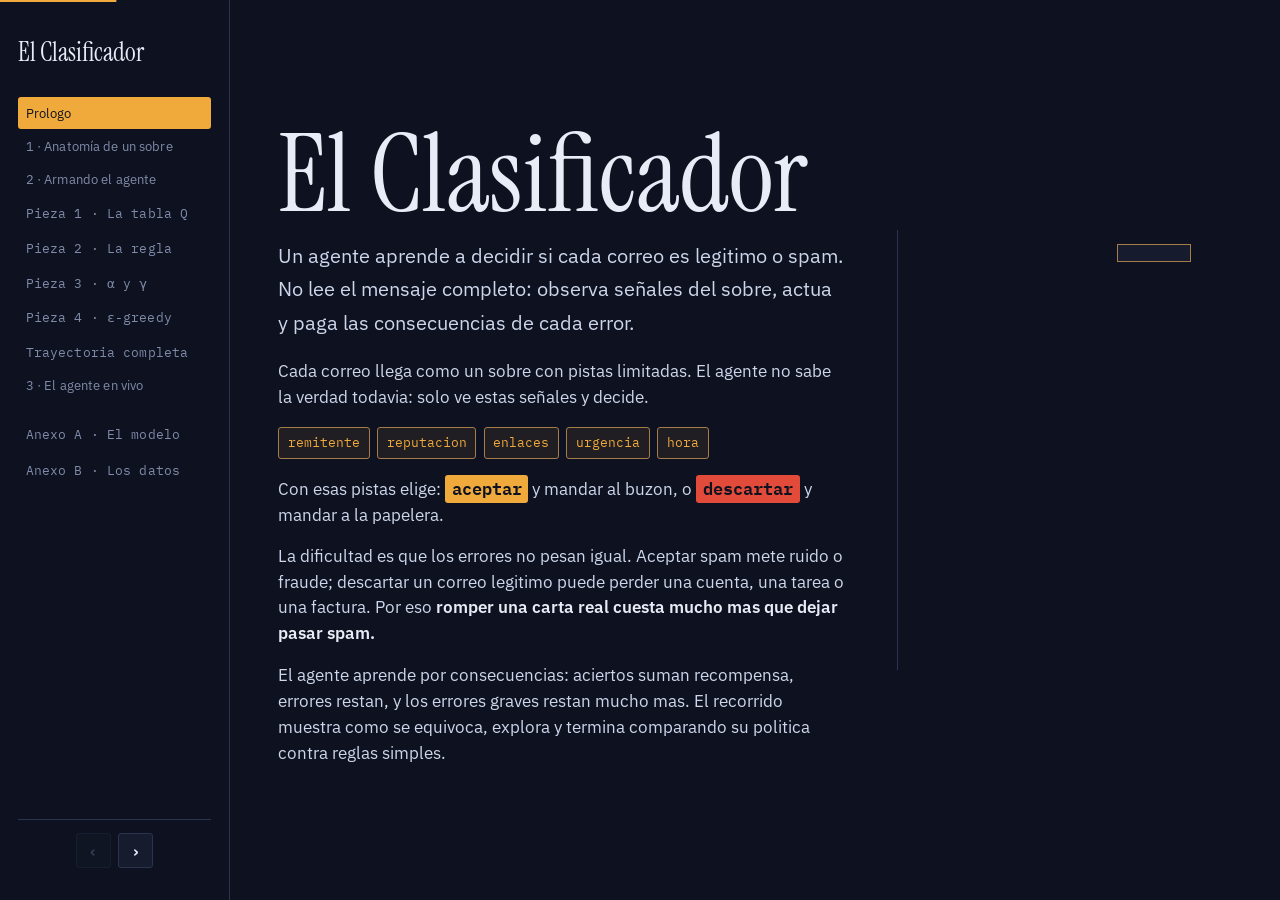
==== index.html @ 5b82858f "El Clasificador — app de RL para deteccion de correo anomalo Novela grafica interactiva que ensena Q" ====
<!DOCTYPE html>
<html lang="es">
<head>
  <meta charset="UTF-8" />
  <meta name="viewport" content="width=device-width, initial-scale=1.0" />
  <title>El Clasificador — Aprendizaje por Refuerzo para el correo anomalo</title>
  <meta name="description" content="Novela grafica interactiva sobre Aprendizaje por Refuerzo aplicado a la deteccion de correo anomalo. Q-learning, en el navegador." />
  <link rel="preconnect" href="https://fonts.googleapis.com" />
  <link rel="preconnect" href="https://fonts.gstatic.com" crossorigin />
  <link href="https://fonts.googleapis.com/css2?family=IBM+Plex+Mono:ital,wght@0,400;0,500;1,400&family=IBM+Plex+Sans:ital,wght@0,400;0,500;0,600;1,400&family=Instrument+Serif:ital@0;1&display=swap" rel="stylesheet" />
  <link rel="stylesheet" href="css/tokens.css" />
  <link rel="stylesheet" href="css/style.css" />
  <link rel="stylesheet" href="css/sobre-visualizador.css" />
</head>
<body>

<div class="progreso" aria-hidden="true"></div>

<!-- Navegacion lateral -->
<nav class="nav" aria-label="Capitulos">
  <span class="nav__marca">El&nbsp;Clasificador</span>
  <div class="nav__links">
    <a href="#prologo">Prologo</a>
    <a href="#cap1">1 · Anatomía de un sobre</a>
    <a href="#cap-agente">2 · Armando el agente</a>
    <a href="#pieza-1" class="nav__sub">Pieza 1 · La tabla Q</a>
    <a href="#pieza-2" class="nav__sub">Pieza 2 · La regla</a>
    <a href="#pieza-3" class="nav__sub">Pieza 3 · α y γ</a>
    <a href="#pieza-4" class="nav__sub">Pieza 4 · ε-greedy</a>
    <a href="#trayectoria" class="nav__sub">Trayectoria completa</a>
    <a href="#cap3">3 · El agente en vivo</a>
    <a href="#anexoA" class="nav__anexo nav__anexo--primero">Anexo A · El modelo</a>
    <a href="#anexoB" class="nav__anexo">Anexo B · Los datos</a>
  </div>
  <div class="nav__controles">
    <button type="button" class="nav__flecha" data-nav-dir="prev" aria-label="Capítulo anterior">‹</button>
    <button type="button" class="nav__flecha" data-nav-dir="next" aria-label="Capítulo siguiente">›</button>
  </div>
</nav>

<main>

<!-- ===================== PROLOGO ===================== -->
<section id="prologo" class="cap cap--portada">
  <div class="portada__grid">
    <div class="portada__texto">
      <h1 class="portada__titulo">El&nbsp;Clasificador</h1>
      <p class="portada__sub">Un agente aprende a decidir si cada correo es legitimo o spam. No lee el mensaje completo: observa señales del sobre, actua y paga las consecuencias de cada error.</p>
      <div class="reveal prologo__cuerpo">
        <p>Cada correo llega como un sobre con pistas limitadas. El agente no sabe la verdad todavia: solo ve estas señales y decide.</p>
        <ul class="senales-carta" aria-label="Señales visibles del correo">
          <li>remitente</li>
          <li>reputacion</li>
          <li>enlaces</li>
          <li>urgencia</li>
          <li>hora</li>
        </ul>
        <p class="acciones-carta">Con esas pistas elige: <strong class="accion accion--aceptar">aceptar</strong> y mandar al buzon, o <strong class="accion accion--descartar">descartar</strong> y mandar a la papelera.</p>
        <p>La dificultad es que los errores no pesan igual. Aceptar spam mete ruido o fraude; descartar un correo legitimo puede perder una cuenta, una tarea o una factura. Por eso <strong class="rojo">romper una carta real cuesta mucho mas que dejar pasar spam.</strong></p>
        <p>El agente aprende por consecuencias: aciertos suman recompensa, errores restan, y los errores graves restan mucho mas. El recorrido muestra como se equivoca, explora y termina comparando su politica contra reglas simples.</p>
      </div>
    </div>
    <div class="correo-animacion" aria-hidden="true">
      <span class="correo correo--uno" data-arq="cotidiano" data-size="86"></span>
      <span class="correo correo--dos" data-arq="nuevo" data-size="72"></span>
      <span class="correo correo--tres" data-arq="spam" data-size="96"></span>
      <span class="correo correo--cuatro" data-arq="suplantacion" data-size="78"></span>
      <span class="correo correo--cinco" data-arq="malareput" data-size="68"></span>
    </div>
  </div>
</section>

<!-- ===================== CAP 1 ===================== -->
<section id="cap1" class="cap sobre-visualizador">
  <p class="kicker">Capítulo 1</p>
  <h2>Anatomía de un sobre</h2>
  <p class="lede">Antes de hablar de agentes, hay que aprender a leer un sobre. Todo lo que el clasificador sabrá de un correo está a la vista, en cinco señales. El sobre <em>es</em> el estado.</p>

  <div class="cap1-layout reveal">
    <aside class="cap1-leyenda">
      <h3 class="cap1-titulo">Caracteristicas de las cartas</h3>
      <dl>
         <dt><span class="glifo glifo--sello"></span> Remitente</dt>
         <dd>
          <span class="leyenda-opcion"><span class="sello-demo sello-demo--relleno"></span> Relleno: ya escribió antes (<span class="mono">conocido</span>).</span>
          <span class="leyenda-opcion"><span class="sello-demo sello-demo--hueco"></span> Hueco: es la primera vez (<span class="mono">desconocido</span>).</span>
         </dd>
         <dt><span class="glifo glifo--reputacion"></span> Reputación</dt>
         <dd>
          <span class="leyenda-opcion"><span class="reput-circ reput-circ--ambar" title="buena"></span> Ámbar: buena reputación (<span class="mono">buena</span>).</span>
          <span class="leyenda-opcion"><span class="reput-circ reput-circ--gris" title="neutra"></span> Gris: reputación neutra (<span class="mono">neutra</span>).</span>
          <span class="leyenda-opcion"><span class="reput-circ reput-circ--negro" title="mala"></span> Negro: mala reputación (<span class="mono">mala</span>).</span>
         </dd>
         <dt><span class="glifo glifo--anzuelo"></span> Enlaces</dt>
         <dd>Los anzuelos en la esquina inferior derecha muestran <span class="mono">cero</span>, <span class="mono">uno</span> o <span class="mono">varios</span> enlaces.</dd>
         <dt><span class="glifo glifo--cinta"></span> Urgencia</dt>
         <dd>Una cinta roja diagonal aparece cuando el mensaje viene con urgencia <span class="mono">alta</span>; sin cinta es urgencia <span class="mono">baja</span>.</dd>
         <dt><span class="glifo glifo--sol"></span> Hora</dt>
         <dd>Un sol marca horario <span class="mono">laboral</span>; una luna marca <span class="mono">madrugada</span>.</dd>
       </dl>
    </aside>
    <h3 class="cap1-titulo">Ejemplos de Sobres</h3>
    <div id="cap1-controles" class="segmentado">
      <button data-arq="cotidiano" class="activo">Legítimo cotidiano</button>
      <button data-arq="nuevo">Legítimo nuevo</button>
      <button data-arq="spam">Spam burdo</button>
      <button data-arq="suplantacion">Suplantación</button>
    </div>
    <div class="cap1-visor">
      <div class="cap1-visor__grid">
        <div class="cap1-visor__principal">
          <div id="cap1-sobre" class="cap1-sobre"></div>
          <p id="cap1-desc" class="cap1-desc"></p>
        </div>
        <div class="cap1-visor__lateral">
          <div id="cap1-parametros" class="cap1-parametros" aria-live="polite"></div>
        </div>
      </div>
    </div>
  </div>

  <div class="reveal callout callout--trampa">
    <h3>Las dos trampas que rompen las reglas fáciles</h3>
    <p>Mira el <strong>legítimo nuevo</strong> y la <strong>suplantación</strong> arriba. Son las que hacen difícil el problema:</p>
    <ul>
      <li><strong>El legítimo nuevo</strong> castiga la regla obvia <span class="mono">descartar si el remitente es desconocido</span>. Esa regla rompe cartas reales de clientes nuevos.</li>
      <li><strong>La suplantación</strong> castiga la regla opuesta <span class="mono">confiar en el remitente conocido</span>. Es el phishing: llega desde una dirección que ya conoces, y lo único que lo delata son los enlaces.</li>
    </ul>
    <p>Ninguna señal, sola, alcanza. Hay que combinarlas — y pesar que un error es mucho peor que el otro. Ese peso es lo que vera a continuacion.</p>
  </div>
</section>

<!-- ===================== CAP 2 — Armando el agente (índice) ===================== -->
<section id="cap-agente" class="cap">
  <p class="kicker">Capítulo 2</p>
  <h2>Armando el agente</h2>
  <p class="lede">Ya tenemos los sobres, las señales y el criterio de premio y castigo. Falta el agente. No es una caja mágica: es un puñado de piezas simples, y cada concepto teórico del Aprendizaje por Refuerzo es, aquí, una de esas piezas con un trabajo concreto sobre las cartas. Elegí una pieza para empezar a armarlo.</p>

  <div class="armado">
    <article class="pieza-card">
      <span class="pieza-card__simbolo mono" aria-hidden="true">Q</span>
      <p class="pieza-card__eyebrow">Pieza 1</p>
      <h3 class="pieza-card__titulo"><a href="#pieza-1" class="pieza-card__link">La memoria: la tabla Q</a></h3>
      <p class="pieza-card__desc">La tabla Q es la memoria del agente: 72 filas, 2 columnas, guarda el valor estimado de cada acción en cada estado posible.</p>
      <span class="pieza-card__ir" aria-hidden="true">Ver pieza →</span>
    </article>

    <article class="pieza-card">
      <span class="pieza-card__simbolo mono" aria-hidden="true">Q(s,a)</span>
      <p class="pieza-card__eyebrow">Pieza 2</p>
      <h3 class="pieza-card__titulo"><a href="#pieza-2" class="pieza-card__link">Cómo aprende: la regla de actualización</a></h3>
      <p class="pieza-card__desc">La ecuación de Q-learning aplicada paso a paso: cómo se corrige Q(s,a) tras cada decisión usando la recompensa recibida.</p>
      <span class="pieza-card__ir" aria-hidden="true">Ver pieza →</span>
    </article>

    <article class="pieza-card">
      <span class="pieza-card__simbolo mono" aria-hidden="true">α·γ</span>
      <p class="pieza-card__eyebrow">Pieza 3</p>
      <h3 class="pieza-card__titulo"><a href="#pieza-3" class="pieza-card__link">Las dos perillas: α y γ</a></h3>
      <p class="pieza-card__desc">La tasa de aprendizaje α y el factor de descuento γ: los hiperparámetros que gobiernan cómo aprende el agente.</p>
      <span class="pieza-card__ir" aria-hidden="true">Ver pieza →</span>
    </article>

    <article class="pieza-card">
      <span class="pieza-card__simbolo mono" aria-hidden="true">ε</span>
      <p class="pieza-card__eyebrow">Pieza 4</p>
      <h3 class="pieza-card__titulo"><a href="#pieza-4" class="pieza-card__link">Cómo decide: la política ε-greedy</a></h3>
      <p class="pieza-card__desc">La regla que equilibra exploración y explotación: cuándo usar lo aprendido y cuándo probar algo nuevo al azar.</p>
      <span class="pieza-card__ir" aria-hidden="true">Ver pieza →</span>
    </article>

    <article class="pieza-card pieza-card--cierre">
      <p class="pieza-card__eyebrow">Cierre</p>
      <h3 class="pieza-card__titulo"><a href="#trayectoria" class="pieza-card__link">La trayectoria completa</a></h3>
      <p class="pieza-card__desc">El recorrido de ε desde 1,0 hasta 0: del tanteo inicial a la confianza final, y el dilema que resuelve esta política.</p>
      <span class="pieza-card__ir" aria-hidden="true">Ver el cierre →</span>
    </article>
  </div>
</section>

<!-- ===================== PIEZA 1 ===================== -->
<section id="pieza-1" class="cap">
  <p class="kicker">Pieza 1</p>
  <h2 style="font-family:var(--display);font-weight:400;font-size:clamp(1.4rem,2.8vw,2rem);">La memoria: la tabla <span class="mono">Q</span></h2>
  <div class="medida">
    <p><strong>La tabla Q es la memoria de nuestro agente:</strong> una cuadricula con una fila por cada estado posible y una columna por cada accion. En cada casilla guarda un numero, <span class="mono">Q(s, a)</span>, que estima cuanto vale, a la larga, tomar esa accion en ese estado.</p>
    <p><strong>La tabla tiene tres columnas:</strong></p>
    <dl class="tabla-q-leyenda">
      <div><dt><span class="mono">estado s</span></dt><dd>Cada situacion distinta que el agente puede encontrar.</dd></div>
      <div><dt><span class="mono">Q(s, aceptar)</span></dt><dd>El valor que el agente estima para la accion <em>aceptar</em> en ese estado.</dd></div>
      <div><dt><span class="mono">Q(s, descartar)</span></dt><dd>El valor que estima para la accion <em>descartar</em> en ese estado.</dd></div>
    </dl>
    <p><strong>Cada fila de la tabla representa una de las posibles cartas del problema.</strong> En total existen 72 cartas, una por cada tipo de sobre, por lo que los estados se indexan desde <span class="mono"><span class="var-s">s</span> = 0</span> hasta <span class="mono"><span class="var-s">s</span> = 71</span>. Cuando llega un sobre, el agente analiza sus atributos y determina a que estado <span class="mono var-s">s</span> corresponde dentro de la tabla. Si dos sobres poseen exactamente las mismas caracteristicas, ambos se asocian al mismo estado.</p>
    <p>Al inicio del entrenamiento, la tabla ya contiene los 72 estados definidos; sin embargo, <strong>los valores de las acciones <span class="mono">Q(s, aceptar)</span> y <span class="mono">Q(s, descartar)</span> se inicializan en <span class="mono">0</span>, ya que el agente aun no ha aprendido cual decision es la mas conveniente para cada caso.</strong> Para ilustrar este funcionamiento, consideremos el siguiente ejemplo de una carta.</p>
    <div class="agente-piezas">
      <div class="agente-piezas__col">
        <h4 class="pieza-sub">Carta de ejemplo</h4>
        <div id="agente-sobre" class="cap1-sobre"></div>
        <div id="agente-parametros" class="cap1-parametros" aria-label="Valores de la carta de ejemplo"></div>
      </div>
      <div class="agente-piezas__col">
        <h4 class="pieza-sub">Tabla Q</h4>
        <table class="matriz matriz--q">
          <thead>
            <tr><th>estado <span class="mono">s</span></th><th><span class="mono">Q(s, aceptar)</span></th><th><span class="mono">Q(s, descartar)</span></th></tr>
          </thead>
          <tbody>
            <tr><th style="color:var(--papel);">s = 0</th><td>0.00</td><td>0.00</td></tr>
            <tr><th>s = 1</th><td>0.00</td><td>0.00</td></tr>
            <tr class="fila-elipsis"><th>⋮</th><td>⋮</td><td>⋮</td></tr>
            <tr class="fila-foco"><th>s = 41</th><td>0.00</td><td>0.00</td></tr>
            <tr class="fila-elipsis"><th>⋮</th><td>⋮</td><td>⋮</td></tr>
            <tr><th style="color:var(--papel);">s = 71</th><td>0.00</td><td>0.00</td></tr>
          </tbody>
        </table>
        <dl class="tabla-q-leyenda">
          <div><dt><span class="mono">estado s</span></dt><dd>El sobre codificado: cada una de las 72 combinaciones de señales. La fila resaltada es nuestra carta.</dd></div>
          <div><dt><span class="mono">Q(s, aceptar)</span></dt><dd>Lo que el agente estima que vale <em>aceptar</em> ese sobre.</dd></div>
          <div><dt><span class="mono">Q(s, descartar)</span></dt><dd>Lo que estima que vale <em>descartarlo</em>.</dd></div>
        </dl>
      </div>
    </div>
  </div>
  <nav style="margin-top:2rem;display:flex;justify-content:space-between;font-family:var(--datos);font-size:.85rem;">
    <a href="#cap-agente" style="border:0;color:var(--lacre);">← Volver al indice</a>
    <a href="#pieza-2" style="border:0;color:var(--lacre);">Pieza 2 →</a>
  </nav>
</section>

<!-- ===================== PIEZA 2 ===================== -->
<section id="pieza-2" class="cap">
  <p class="kicker">Pieza 2</p>
  <h2 style="font-family:var(--display);font-weight:400;font-size:clamp(1.4rem,2.8vw,2rem);">Como aprende: la regla de actualizacion</h2>
  <div class="medida">
    <p>Despues de cada eleccion, el agente recibe feedback. Con el, una funcion redefine el valor <span class="mono">Q(s, a)</span> para la proxima vez que aparezca ese caso. La funcion para redefinir este valor es:</p>
    <p class="ecuacion mono">Q(s,a) ← Q(s,a) + α · [ r + γ · max<sub>a′</sub> Q(s′,a′) − Q(s,a) ]</p>
    <p><strong>Elementos:</strong></p>
    <dl class="tabla-q-leyenda">
      <div><dt><span class="mono">Q(s, a)</span></dt><dd>El valor actual de la casilla: lo que hoy estima el agente para esa accion en ese estado.</dd></div>
      <div><dt><span class="mono var-r">r</span></dt><dd>La recompensa que acaba de recibir tras actuar.</dd></div>
      <div><dt><span class="mono">α</span></dt><dd>La tasa de aprendizaje: cuanto corrige de golpe en cada paso.</dd></div>
      <div><dt><span class="mono">γ</span></dt><dd>El factor de descuento: cuanto pesa lo que pueda venir despues.</dd></div>
      <div><dt><span class="mono">max<sub>a′</sub> Q(s′, a′)</span></dt><dd>El mejor valor alcanzable desde el estado siguiente <span class="mono">s′</span>.</dd></div>
    </dl>
    <p>El termino entre corchetes es el <strong>error de prediccion</strong>: la diferencia entre lo que el agente esperaba (<span class="mono">Q(s,a)</span>) y lo que observa al actuar (<span class="mono var-r">r</span> mas la mejor recompensa futura estimada). Si es positivo, la accion salio mejor de lo previsto y su valor sube; si es negativo, baja. A diferencia del aprendizaje supervisado, no hay un profesor que indique la decision correcta: solo este error, que ajusta la tabla <span class="mono">Q</span> paso a paso.</p>

    <p>Veamoslo en accion con la carta de la Pieza 1. La recompensa <span class="mono var-r">r</span> sale de la <strong>matriz de confusion</strong>, que cruza la accion del agente con la clasificacion real del sobre:</p>

    <div class="agente-piezas">
      <div class="agente-piezas__col">
        <h4 class="pieza-sub">Carta de ejemplo</h4>
        <div id="agente-sobre-p2" class="cap1-sobre"></div>
      </div>
      <div class="agente-piezas__col">
        <h4 class="pieza-sub">El agente <strong style="font-size:1.15rem;color:var(--lacre);font-weight:700;">ACEPTO</strong> la carta — ¿que recompensa recibe?</h4>
        <table class="matriz">
          <thead><tr><th></th><th>El sobre era <strong>legitimo</strong></th><th>El sobre era <strong>spam</strong></th></tr></thead>
          <tbody>
            <tr><th>aceptar</th><td class="bien" style="background:rgba(79,179,154,.2);font-weight:700;">+5 <span class="cel-nota">acierto ←</span></td><td class="regular">−2 <span class="cel-nota">molestia</span></td></tr>
            <tr><th>descartar</th><td class="mal">−20 <span class="cel-nota">carta rota</span></td><td class="bien">+3 <span class="cel-nota">acierto</span></td></tr>
          </tbody>
        </table>
        <p style="font-size:.88rem;color:var(--penumbra);">El agente <strong>acepto</strong> y la carta era <strong>legitima</strong>. La celda resaltada es el acierto: <span class="mono" style="color:var(--sano);">r = +5</span>.</p>
      </div>
    </div>

    <div class="calculo__bloque" style="margin-top:2rem;">
      <h4 class="pieza-sub">Reemplazando en la funcion de actualizacion</h4>
      <p>La carta <span class="mono">s = 41</span> fue aceptada y era legitima. Estos son los valores para la ecuacion:</p>
      <table class="matriz" style="max-width:100%;margin:.4rem 0;">
        <thead><tr><th style="font-size:1rem;">Variable</th><th style="font-size:1rem;">Valor</th><th style="font-size:1rem;text-align:left;">Significado</th></tr></thead>
        <tbody>
          <tr><th class="mono" style="padding:.3rem .5rem;font-size:1rem;">Q(s, a)</th><td class="mono" style="padding:.3rem .5rem;font-size:1rem;">0.00</td><td style="padding:.3rem .5rem;font-size:1rem;text-align:left;">Valor anterior de <span class="mono">Q(41, aceptar)</span></td></tr>
          <tr><th class="mono" style="padding:.3rem .5rem;font-size:1rem;">α</th><td class="mono" style="padding:.3rem .5rem;font-size:1rem;">0.1</td><td style="padding:.3rem .5rem;font-size:1rem;text-align:left;">Tasa de aprendizaje</td></tr>
          <tr><th class="mono" style="padding:.3rem .5rem;font-size:1rem;">r</th><td class="mono" style="padding:.3rem .5rem;font-size:1rem;color:var(--sano);">+5</td><td style="padding:.3rem .5rem;font-size:1rem;text-align:left;">Recompensa por acertar (legitimo + aceptar)</td></tr>
          <tr><th class="mono" style="padding:.3rem .5rem;font-size:1rem;">γ</th><td class="mono" style="padding:.3rem .5rem;font-size:1rem;">0.9</td><td style="padding:.3rem .5rem;font-size:1rem;text-align:left;">Factor de descuento</td></tr>
          <tr><th class="mono" style="padding:.3rem .5rem;font-size:1rem;">max Q(s′, a′)</th><td class="mono" style="padding:.3rem .5rem;font-size:1rem;">0.00</td><td style="padding:.3rem .5rem;font-size:1rem;text-align:left;">Mejor valor del estado siguiente</td></tr>
        </tbody>
      </table>

      <h4 class="pieza-sub" style="color:var(--lacre);margin-top:1.6rem;">Remplazo en la formula</h4>
      <p class="mono" style="font-size:.95rem;margin:.2rem 0;">Q(41, aceptar) = 0.00 + 0.1 · [ 5 + 0.9 · 0.00 − 0.00 ]</p>
      <p class="mono" style="font-size:.95rem;margin:.2rem 0;">Q(41, aceptar) = 0.1 · 5</p>
      <p class="mono" style="font-size:.95rem;margin:.2rem 0;">Q(41, aceptar) = <strong style="color:var(--sano);">0.50</strong></p>

      <h4 class="pieza-sub" style="color:var(--lacre);margin-top:1.4rem;">Interpretacion de resultados</h4>
      <p style="font-size:.9rem;color:var(--penumbra);"><span class="mono">Q(41, aceptar) = 0.50</span> significa que, tras esta experiencia, el agente valora <em>aceptar</em> ese sobre en <span class="mono">0.50</span>. Es una preferencia temprana: aún no ha visto suficientes casos como para estar seguro, pero ya aprendió que aceptar esta combinación de señales no le fue mal. Con más repeticiones, ese número se asentará en un valor firme que reflejará si realmente conviene o no aceptar.</p>
    </div>

    <div class="calculo__bloque" style="margin-top:0;">
      <h4 class="pieza-sub" style="color:var(--lacre);text-shadow:0 0 8px rgba(240,169,59,.5);">La tabla Q, un paso despues</h4>
      <p>La celda <span class="mono">Q(41, aceptar)</span> ya no es cero:</p>
      <div style="max-width:30rem;">
        <table class="matriz matriz--q">
          <thead>
            <tr><th>estado <span class="mono">s</span></th><th><span class="mono">Q(s, aceptar)</span></th><th><span class="mono">Q(s, descartar)</span></th></tr>
          </thead>
          <tbody>
            <tr><th style="color:var(--papel);">s = 0</th><td>0.00</td><td>0.00</td></tr>
            <tr><th>s = 1</th><td>0.00</td><td>0.00</td></tr>
            <tr class="fila-elipsis"><th>⋮</th><td>⋮</td><td>⋮</td></tr>
            <tr class="fila-foco"><th>s = 41</th><td style="color:var(--sano);font-weight:700;">0.50</td><td>0.00</td></tr>
            <tr class="fila-elipsis"><th>⋮</th><td>⋮</td><td>⋮</td></tr>
            <tr><th style="color:var(--papel);">s = 71</th><td>0.00</td><td>0.00</td></tr>
          </tbody>
        </table>
      </div>
    </div>
  </div>
  <nav style="margin-top:2rem;display:flex;justify-content:space-between;font-family:var(--datos);font-size:.85rem;">
    <a href="#pieza-1" style="border:0;color:var(--lacre);">← Pieza 1</a>
    <a href="#cap-agente" style="border:0;color:var(--lacre);">← Índice</a>
    <a href="#pieza-3" style="border:0;color:var(--lacre);">Pieza 3 →</a>
  </nav>
</section>

<!-- ===================== PIEZA 3 ===================== -->
<section id="pieza-3" class="cap">
  <p class="kicker">Pieza 3</p>
  <h2 style="font-family:var(--display);font-weight:400;font-size:clamp(1.4rem,2.8vw,2rem);">Las dos perillas: <span class="mono">α</span> y <span class="mono">γ</span></h2>
  <div class="medida">
    <p>La regla trae dos números que fijamos nosotros y gobiernan <em>cómo</em> aprende.</p>
    <div class="conceptos">
      <div class="concepto"><span class="concepto__k">Tasa de aprendizaje <span class="mono">α = 0.1</span></span><p>Cuánto corrige de golpe tras cada carta. Baja (<span class="mono">0.1</span>) significa que confía poco en una sola experiencia y promedia muchas: así un spam raro que <em>parecía</em> legítimo no borra de un plumazo todo lo aprendido.</p></div>
      <div class="concepto"><span class="concepto__k">Factor de descuento <span class="mono">γ = 0.9</span></span><p>Cuánto le importa lo que venga después, no solo el premio inmediato. En la sala de correo cada sobre se juzga casi por sí mismo, pero <span class="mono">γ</span> mantiene al agente atento a que sus decisiones de hoy moldean el flujo de mañana.</p></div>
    </div>

    <h4 class="pieza-sub" style="margin-top:2.6rem;">La misma carta, tres α distintos</h4>
    <p class="lista-perillas__intro">Retomemos la carta <span class="mono">s = 41</span> de la Pieza 2:</p>
    <ul class="lista-perillas">
      <li>El agente <strong>aceptó</strong> la carta y esta era <strong>legítima</strong>, así que <span class="mono">r = +5</span>.</li>
      <li>Al ser la primera visita a este estado, <span class="mono">Q(s,a) = 0,00</span>.</li>
    </ul>
    <p class="lista-perillas__cierre">En este ejemplo solo cambia <span class="mono">α</span>. La actualización es siempre la misma: <strong><span class="mono">Q = 0 + α · 5</span></strong>. Lo único que varía es la magnitud del ajuste que recibe la tabla:</p>

    <div class="scn-eje">
      <span>Corrige poco</span>
      <span class="eje-raya"></span>
      <span>Corrige mucho</span>
    </div>
    <div class="scn-wrap">
      <div class="scn scn--greedy">
        <div class="scn-head"><span class="scn-eps">α = 0,02</span></div>
        <p class="scn-body">Casi no corrige. Cada carta pesa casi nada en la tabla: hacen falta decenas de repeticiones para que un patrón se note. Estable, pero aprende muy despacio.</p>
        <div class="scn-cuando"><span class="cuando-k">Tras este acierto:</span> <span class="cuando-v mono">Q(41,aceptar) = 0,10</span></div>
      </div>
      <div class="scn scn--mixed">
        <div class="scn-head"><span class="scn-eps">α = 0,1</span></div>
        <p class="scn-body">El equilibrio elegido para este agente. Corrige lo suficiente para aprender rápido, sin que una carta atípica voltee de un plumazo lo acumulado.</p>
        <div class="scn-cuando"><span class="cuando-k">Tras este acierto:</span> <span class="cuando-v mono">Q(41,aceptar) = 0,50</span></div>
      </div>
      <div class="scn scn--explore">
        <div class="scn-head"><span class="scn-eps">α = 0,9</span></div>
        <p class="scn-body">Corrige casi todo de una vez. Una sola carta atípica puede borrar en un paso lo que costó cien cartas aprender.</p>
        <div class="scn-cuando"><span class="cuando-k">Tras este acierto:</span> <span class="cuando-v mono">Q(41,aceptar) = 4,50</span></div>
      </div>
    </div>

    <h4 class="pieza-sub" style="margin-top:2.6rem;">Cuánto pesa hoy una recompensa futura</h4>
    <p class="lista-perillas__intro">El factor <span class="mono var-g">γ</span> responde a una pregunta distinta a la de <span class="mono">α</span>: no cuánto corregir, sino cuánto vale <em>hoy</em> una recompensa que llegará más adelante.</p>
    <ul class="lista-perillas">
      <li>En la Pieza 2, <span class="mono var-g">γ</span> no cambió nada: al ser la primera visita, todavía no había ningún valor futuro aprendido (<span class="mono">max Q(s′,·) = 0</span>), así que no había nada que descontar.</li>
      <li>Su efecto real aparece cuando el agente sí conoce el valor de estados futuros y debe decidir cuánto confiar hoy en ellos.</li>
      <li>La regla es simple: una recompensa que llegará dentro de <span class="mono">n</span> sobres vale hoy solo <span class="mono"><span class="var-g">γ</span>ⁿ</span>. Cuanto más lejos está, menos pesa.</li>
    </ul>
    <p class="ecuacion mono">Q(s,a) ← Q(s,a) + α · [ r + <strong class="var-g">γ</strong> · max<sub>a′</sub> Q(s′,a′) − Q(s,a) ]</p>
    <p class="lista-perillas__cierre">Dentro de la fórmula, <span class="mono var-g">γ</span> multiplica siempre al mejor valor futuro estimado. En esta carta ese producto es <span class="mono"><span class="var-g">γ</span> · 0 = 0</span>: por eso no se nota. Si el estado siguiente ya valiera <span class="mono">max Q(s′,a′) = 5</span>, con <span class="mono"><span class="var-g">γ</span> = 0,9</span> el agente sumaría <span class="mono">4,5</span> a la recompensa inmediata; con <span class="mono"><span class="var-g">γ</span> = 0,1</span>, solo <span class="mono">0,5</span>. Así se ve esa diferencia mirando <span class="mono">n</span> sobres hacia adelante:</p>

    <div class="decae">
      <div class="decae__barra"><span class="decae__v">0,90</span><span class="decae__vara" style="--h:90%"></span><span class="decae__n">n=1</span></div>
      <div class="decae__barra"><span class="decae__v">0,81</span><span class="decae__vara" style="--h:81%"></span><span class="decae__n">n=2</span></div>
      <div class="decae__barra"><span class="decae__v">0,73</span><span class="decae__vara" style="--h:73%"></span><span class="decae__n">n=3</span></div>
      <div class="decae__barra"><span class="decae__v">0,59</span><span class="decae__vara" style="--h:59%"></span><span class="decae__n">n=5</span></div>
      <div class="decae__barra"><span class="decae__v">0,48</span><span class="decae__vara" style="--h:48%"></span><span class="decae__n">n=7</span></div>
      <div class="decae__barra"><span class="decae__v">0,35</span><span class="decae__vara" style="--h:35%"></span><span class="decae__n">n=10</span></div>
    </div>
    <p class="decae__nota">Con <span class="mono"><span class="var-g">γ</span> = 0,9</span>, una recompensa a diez sobres de distancia todavía pesa más de un tercio (<span class="mono">0,35</span>). Si <span class="mono var-g">γ</span> fuera <span class="mono">0,5</span>, esa misma distancia pesaría apenas <span class="mono">0,001</span>: el agente casi no miraría más allá del sobre siguiente.</p>
  </div>
  <nav style="margin-top:2rem;display:flex;justify-content:space-between;font-family:var(--datos);font-size:.85rem;">
    <a href="#pieza-2" style="border:0;color:var(--lacre);">← Pieza 2</a>
    <a href="#cap-agente" style="border:0;color:var(--lacre);">← Índice</a>
    <a href="#pieza-4" style="border:0;color:var(--lacre);">Pieza 4 →</a>
  </nav>
</section>

<!-- ===================== PIEZA 4 ===================== -->
<section id="pieza-4" class="cap">
  <p class="kicker">Pieza 4</p>
  <h2 style="font-family:var(--display);font-weight:400;font-size:clamp(1.4rem,2.8vw,2rem);">Como decide: la politica <span class="mono">ε</span>-greedy</h2>
  <div class="medida">
    <p>Disponer de la tabla <span class="mono">Q</span> no es suficiente; el agente también necesita un criterio para decidir cómo utilizar la información aprendida. Para ello se emplea la política <span class="mono">ε</span>-greedy, cuya función es determinar, en cada decisión, si el agente debe <strong>explotar</strong> el conocimiento adquirido o <strong>explorar</strong> alternativas que podrían resultar más beneficiosas.</p>
    <p>El parámetro <span class="mono">ε</span> define la probabilidad de exploración. Por ejemplo, con <span class="mono">ε = 0,3</span>, el agente explora en el 30 % de las decisiones y explota el conocimiento disponible en el 70 % restante. En cada sobre recibido se genera un valor aleatorio. Si este se encuentra dentro del intervalo definido por <span class="mono">ε</span>, el agente ignora temporalmente la tabla <span class="mono">Q</span> y selecciona de forma aleatoria entre las acciones <strong>aceptar</strong> y <strong>descartar</strong>. En caso contrario, consulta la tabla y elige la acción con el mayor valor <span class="mono">Q</span>, es decir, aquella que, según la experiencia acumulada, ofrece el mejor resultado esperado.</p>
    <div class="scn-eje">
      <span>Nunca explora</span>
      <span class="eje-raya"></span>
      <span>Siempre explora</span>
    </div>

    <div class="scn-wrap">
      <div class="scn scn--greedy">
        <div class="scn-head">
          <span class="scn-eps">ε = 0</span>
        </div>
        <p class="scn-body">El agente siempre elige la acción de mayor <span class="mono">Q</span>. Nunca explora. Si la tabla tiene ceros, siempre gana la primera opción — no porque sea mejor. Queda atrapado y nunca descubre caminos superiores.</p>
        <div class="scn-cuando"><span class="cuando-k">¿Cuando se usa?</span> <span class="cuando-v">cuando la política ya es de confianza.</span></div>
      </div>

      <div class="scn scn--mixed">
        <div class="scn-head">
          <span class="scn-eps">ε = 0,3</span>
        </div>
        <p class="scn-body">El <span class="mono">70 %</span> de las veces elige la mejor acción según <span class="mono">Q</span>; el <span class="mono">30 %</span> restante prueba al azar — suficiente para corregirse si <span class="mono">Q</span> está equivocado, sin renunciar a lo aprendido.</p>
        <div class="scn-cuando"><span class="cuando-k">¿Cuando se usa?</span> <span class="cuando-v">durante la mayor parte del entrenamiento.</span></div>
      </div>

      <div class="scn scn--explore">
        <div class="scn-head">
          <span class="scn-eps">ε = 1</span>
        </div>
        <p class="scn-body">Ignora la tabla <span class="mono">Q</span> y elige al azar: cada sobre tiene <span class="mono">50 %</span> de ir al buzón y <span class="mono">50 %</span> a la papelera. Es el punto de partida obligado — con una tabla de ceros no hay nada que explotar.</p>
        <div class="scn-cuando"><span class="cuando-k">¿Cuando se usa?</span> <span class="cuando-v">al inicio del entrenamiento.</span></div>
      </div>
    </div>
  </div>
  <nav style="margin-top:2rem;display:flex;justify-content:space-between;font-family:var(--datos);font-size:.85rem;">
    <a href="#pieza-3" style="border:0;color:var(--lacre);">← Pieza 3</a>
    <a href="#cap-agente" style="border:0;color:var(--lacre);">← Índice</a>
    <a href="#trayectoria" style="border:0;color:var(--lacre);">Trayectoria →</a>
  </nav>
</section>

<!-- ===================== TRAYECTORIA COMPLETA ===================== -->
<section id="trayectoria" class="cap">
  <p class="kicker">Cierre</p>
  <h2 style="font-family:var(--display);font-weight:400;font-size:clamp(1.4rem,2.8vw,2rem);">La trayectoria completa</h2>
  <div class="medida">
    <p style="margin:0 0 1.4rem;color:var(--penumbra);font-size:.95rem;">Las piezas anteriores describen por separado cada parte del mismo mecanismo: qué es un estado y cómo se organiza en la tabla (Pieza 1), cómo una recompensa corrige esa tabla (Pieza 2), cuánto pesan el presente y el futuro en esa corrección (Pieza 3), y cuándo conviene confiar en lo aprendido o probar algo distinto (Pieza 4). Ninguna de esas piezas actúa por su cuenta: juntas son, sobre y sobre, el mecanismo completo con el que el agente aprende.</p>
    <p style="margin:0 0 1.4rem;color:var(--penumbra);font-size:.95rem;">A lo largo de miles de episodios, ese mecanismo es lo que entrena al agente: la tabla <span class="mono">Q</span> pasa de estar en ceros a reflejar qué acción conviene en cada estado, mientras <span class="mono">ε</span> acompaña esa transición dejando que el agente pase, poco a poco, de decidir al azar a decidir por experiencia.</p>
    <div class="calculo__coda" style="margin-top:0;">
      <div style="display:flex;align-items:center;gap:14px;font-family:var(--datos);font-size:.85rem;flex-wrap:wrap;margin-bottom:1.4rem;">
        <span style="padding:8px 18px;border-radius:var(--radio);border:1px solid var(--lacre-tenue);color:var(--lacre);">ε ≈ 1,0 → tantear</span>
        <span style="color:var(--penumbra);font-size:1.1rem;">→</span>
        <span style="padding:8px 18px;border-radius:var(--radio);border:1px solid var(--marco);color:var(--penumbra);">ε decrece</span>
        <span style="color:var(--penumbra);font-size:1.1rem;">→</span>
        <span style="padding:8px 18px;border-radius:var(--radio);border:1px solid var(--sano);color:var(--sano);">ε ≈ 0 → confiar</span>
      </div>
      <p style="margin:0;color:var(--penumbra);font-size:.95rem;">Al principio <strong style="font-style:italic;color:var(--papel);font-size:1.05em;">ε = 1,0</strong>: el agente solo tantea, porque una tabla de ceros no tiene nada que explotar. Con el entrenamiento, <strong style="font-style:italic;color:var(--papel);font-size:1.05em;">ε</strong> baja hasta casi cero y el agente pasa de tantear a confiar. Sin exploración no se descubre nada nuevo; sin explotación lo aprendido nunca se aprovecha. Ese es el dilema que resuelve esta política.</p>
    </div>
  </div>
  <nav style="margin-top:2rem;display:flex;justify-content:space-between;font-family:var(--datos);font-size:.85rem;">
    <a href="#pieza-4" style="border:0;color:var(--lacre);">← Pieza 4</a>
    <a href="#cap-agente" style="border:0;color:var(--lacre);">← Índice</a>
    <a href="#cap3" style="border:0;color:var(--lacre);">Capítulo 3 →</a>
  </nav>
</section>

<!-- ===================== CAPITULO 3 ===================== -->
<section id="cap3" class="cap">
  <p class="kicker">Capítulo 3</p>
  <h2>El agente, entrenando en vivo</h2>
  <p class="lede">Todo lo descrito en el Capítulo 2 ocurre ahora frente a tus ojos: cada sobre dispara una decisión, una recompensa y una corrección de la tabla <span class="mono">Q</span>, mientras <span class="mono">ε</span> va cediendo terreno de explorar a explotar.</p>

  <div class="medida">
    <div class="sim">
      <div class="sim__panel sim__panel--sobre">
        <h4 class="pieza-sub">Sobre actual</h4>
        <div id="sim-sobre" class="cap1-sobre"></div>
        <div class="sim__accion">
          <span id="sim-etiqueta" class="etq"></span>
          <span id="sim-modo" class="sim__modo"></span>
          <span id="sim-accion-txt" class="sim__accion-txt"></span>
          <span id="sim-reward" class="sim__reward mono"></span>
        </div>
      </div>

      <div class="sim__panel sim__panel--stats">
        <h4 class="pieza-sub">Estado del entrenamiento</h4>
        <dl class="sim__stats">
          <div><dt>Episodio</dt><dd class="mono" id="sim-episodio">0 / 5000</dd></div>
          <div><dt>Sobre</dt><dd class="mono" id="sim-paso">0 / 50</dd></div>
          <div><dt><span class="mono">ε</span> (epsilon)</dt><dd class="mono" id="sim-epsilon">1.000</dd></div>
          <div><dt>Recompensa (episodio)</dt><dd class="mono" id="sim-reward-ep">0</dd></div>
          <div><dt>Media móvil (20 ep.)</dt><dd class="mono" id="sim-reward-media">—</dd></div>
        </dl>
        <div class="sim__gauge" aria-hidden="true"><span id="sim-epsilon-barra" class="sim__gauge-fill"></span></div>
        <div class="sim__gauge-etq" aria-hidden="true"><span>Explotar</span><span>Explorar</span></div>
      </div>
    </div>

    <div class="sim__qwrap">
      <h4 class="pieza-sub">La tabla <span class="mono">Q</span> completa (72 estados), actualizándose en vivo</h4>
      <div class="sim__qscroll">
        <table class="matriz matriz--q" id="sim-tabla-q">
          <thead>
            <tr><th>estado <span class="mono">s</span></th><th><span class="mono">Q(s, aceptar)</span></th><th><span class="mono">Q(s, descartar)</span></th></tr>
          </thead>
          <tbody id="sim-tabla-q-body"><!-- las 72 filas se generan en simulacion.js --></tbody>
        </table>
      </div>
      <p class="cel-nota" style="margin-top:.6rem;">Cada fila solo se corrige cuando ese estado aparece. La fila resaltada sigue al sobre que se está procesando en este instante; <span class="mono">s = 41</span> queda marcada de forma permanente porque es nuestro ejemplo de las Piezas 2 y 3.</p>
    </div>

    <div class="sim__chartwrap">
      <h4 class="pieza-sub">Recompensa total por episodio</h4>
      <svg id="sim-grafico" class="sim__grafico" viewBox="0 0 600 160" preserveAspectRatio="none" role="img" aria-label="Recompensa por episodio a lo largo del entrenamiento"></svg>
    </div>

    <div class="sim__controles">
      <button type="button" id="sim-play" class="sim__play">▶ Reproducir</button>
      <div class="segmentado" id="sim-velocidad">
        <button type="button" data-v="1" class="activo">×1</button>
        <button type="button" data-v="10">×10</button>
        <button type="button" data-v="50">×50</button>
        <button type="button" data-v="250">×250</button>
      </div>
      <button type="button" id="sim-final" class="sim__secundario">Saltar al final</button>
      <button type="button" id="sim-reset" class="sim__secundario">Reiniciar</button>
    </div>
    <div class="sim__progreso" aria-hidden="true"><span id="sim-progreso-fill" class="sim__progreso-fill"></span></div>
  </div>

  <nav style="margin-top:2rem;display:flex;justify-content:space-between;font-family:var(--datos);font-size:.85rem;">
    <a href="#cap-agente" style="border:0;color:var(--lacre);">← Capítulo 2</a>
    <a href="#anexoA" style="border:0;color:var(--lacre);">Anexo A →</a>
  </nav>
</section>

<!-- ===================== ANEXO A ===================== -->
<section id="anexoA" class="cap cap--anexo">
  <p class="kicker">Anexo A · documentacion tecnica</p>
  <h2>El modelo</h2>
  <div class="medida anexo-cuerpo">
    <h3>¿Por que esto es deteccion de anomalias?</h3>
    <p>La deteccion de anomalias identifica eventos poco frecuentes que se desvian de un patron esperado, mayormente «normal» (ref. 3). El correo anomalo de este trabajo encaja ahi: spam y suplantacion son minoria (30 % y 10 % del trafico, ver Anexo B) frente al correo legitimo, y se definen precisamente por desviarse de las señales tipicas de un remitente de confianza — contacto nuevo o reputacion en caida, urgencia inusual, enlaces sin patron previo, horario atipico. La suplantacion es el caso limite: no es una categoria aparte con reglas propias, es la <em>cola</em> de la distribucion, camuflada dentro de lo que parece normal (buena reputacion, remitente conocido). Detectarla exige aprender la combinacion de señales, no una sola regla — que es exactamente lo que el agente hace.</p>

    <h3>El proceso de decision (MDP)</h3>
    <p>Modelamos la sala como una tupla <span class="mono">(S, A, R, T, γ)</span>:</p>
    <ul>
      <li><span class="mono">S</span> — estado: <span class="mono">(remitente, reputacion, enlaces, urgencia, hora)</span>. Cardinalidades <span class="mono">2 × 3 × 3 × 2 × 2 = 72</span>.</li>
      <li><span class="mono">A</span> — acciones: <span class="mono">{ aceptar, descartar }</span>.</li>
      <li><span class="mono">R</span> — recompensa: la matriz de confusion (<span class="mono">+5, −2, −20, +3</span>).</li>
      <li><span class="mono">T</span> — transicion: el entorno revela la etiqueta verdadera y actualiza la reputacion del remitente (sube 1 con legitimo, baja 2 con spam; se necesitan 2 aciertos para subir un nivel, 1 spam para bajar).</li>
      <li><span class="mono">γ = 0.9</span> — factor de descuento.</li>
    </ul>

    <h3>Q-learning tabular, off-policy</h3>
    <p class="ecuacion mono">Q(s,a) ← Q(s,a) + α · [ r + γ · max<sub>a′</sub> Q(s′,a′) − Q(s,a) ]</p>
    <p>Actualizacion <em>off-policy</em>: el objetivo usa <span class="mono">max<sub>a′</sub> Q(s′,a′)</span> (la mejor accion futura) aunque el agente vaya a explorar en <span class="mono">s′</span>. Por eso converge a la politica optima mientras todavia explora. Hiperparametros: <span class="mono">α = 0.1</span>, <span class="mono">γ = 0.9</span>, <span class="mono">ε: 1.0 → 0.05</span> con decaimiento exponencial sobre 5 000 episodios. Q se inicializa en 0 (sin prejuicios).</p>

    <h3>¿Por que 72 estados y no mas?</h3>
    <p>La discretizacion se eligio <strong>para ser legible, no para ser optima</strong>. Binear los enlaces en <span class="mono">{0, 1, varios}</span> pierde informacion (¿siete enlaces es igual que tres?), y colapsar la hora en dos bins ignora patrones finos. A cambio, ganamos una Q-table que cabe en un archivador de 72 sobres que el usuario puede leer de un vistazo. Es una decision de comunicacion, asumida.</p>

    <h3>Nota honesta: ¿MDP o bandit contextual?</h3>
    <p>En este entorno la reputacion se actualiza segun la <em>etiqueta verdadera</em> del sobre, no segun la accion del agente. Estrictamente, entonces, la accion no cambia el estado siguiente, y el problema se acerca mas a un <strong>bandit contextual con contexto no estacionario</strong> que a un MDP con acoplamiento fuerte. Lo que sostiene el interes secuencial es que el estado de un remitente <em>evoluciona con la trayectoria</em> — el remitente comprometido es el caso claro: fue de confianza y dejo de serlo. Como el maximo <span class="mono">Q(s′,·)</span> es casi constante entre estados (el proximo sobre es en gran medida independiente del actual), <span class="mono">γ</span> agrega sobre todo un desplazamiento, y la politica aprendida coincide en la practica con la optima por recompensa inmediata. Preferimos decirlo a exagerar el rol de <span class="mono">γ</span>.</p>

    <h3>¿Por que RL y no otra cosa?</h3>
    <ul>
      <li><strong>Regla fija</strong> — <span class="mono">descartar si desconocido</span>: rapida de escribir, pero rompe los legitimos nuevos y traga toda la suplantacion. Pierde frente a la politica aprendida.</li>
      <li><strong>Naive Bayes / filtro supervisado</strong>: con un buen corpus etiquetado, probablemente supere a RL en exactitud pura. Su debilidad es el costo asimetrico y el desbalance de clases (ref. 3, 4), que hay que inyectar a mano. RL lo incorpora en la recompensa de forma natural.</li>
      <li><strong>Deep Q-Network (DQN)</strong>: innecesario aqui — el estado es diminuto — y, sobre todo, <strong>no se podria visualizar</strong>: una red no tiene un archivador de 72 sobres que pintar. La tabla es una decision de diseño, no una limitacion.</li>
    </ul>
  </div>
</section>

<!-- ===================== ANEXO B ===================== -->
<section id="anexoB" class="cap cap--anexo">
  <p class="kicker">Anexo B · documentacion tecnica</p>
  <h2>Los datos</h2>
  <div class="medida anexo-cuerpo">
    <p>Todo el correo es sintetico: lo genera el modulo <span class="mono">js/rl.js</span>, el nucleo del modelo (independiente de esta pagina, verificable por consola). Un episodio es una <strong>jornada de 50 sobres</strong> provenientes de <strong>15 remitentes fijos</strong>. Cada sobre se muestrea de una de cuatro poblaciones, con caracteristicas <em>estocasticas</em> (por eso ninguna senal sola clasifica perfecto):</p>
    <div class="tabla-scroll">
      <table class="resultados">
        <thead><tr><th>Poblacion</th><th class="num">%</th><th>Etiqueta</th><th>Firma tipica</th></tr></thead>
        <tbody>
          <tr><td>Legitimo cotidiano</td><td class="num mono">45</td><td>legitimo</td><td>Conocido, 0–1 enlaces, sin urgencia, laboral.</td></tr>
          <tr><td>Legitimo nuevo</td><td class="num mono">15</td><td>legitimo</td><td>Desconocido pero real. 0–1 enlaces, sin urgencia.</td></tr>
          <tr><td>Spam burdo</td><td class="num mono">30</td><td>spam</td><td>Desconocido, varios enlaces, urgencia, madrugada.</td></tr>
          <tr><td>Suplantacion</td><td class="num mono">10</td><td>spam</td><td>Conocido y de buena reputacion, varios enlaces, urgencia.</td></tr>
        </tbody>
      </table>
    </div>
    <h3>Las tres trampas del entorno</h3>
    <p>Tres de los 15 remitentes son <strong>comprometidos</strong>: envian correo legitimo (y construyen buena reputacion) hasta un punto aleatorio de la jornada, y luego pasan a enviar suplantacion. Ese giro es la razon por la que el agente no puede memorizar «confio en el remitente_07». Junto con el legitimo nuevo y la suplantacion, forman las tres trampas que castigan, respectivamente, a quien confie ciegamente en lo desconocido, en lo conocido, o en la reputacion.</p>
    <h3>Reproducibilidad</h3>
    <p>El generador usa un RNG con semilla fija (mulberry32), de modo que el entrenamiento es reproducible y todas las estrategias se evaluan sobre <em>exactamente el mismo</em> flujo de sobres. La verificacion en terminal (<span class="mono">node scripts/verify.cjs</span>) comprueba, sin abrir el navegador, que la curva de recompensa sube y que la politica aprendida le gana a la regla de reputacion.</p>
  </div>

  <div class="referencias">
    <h3>Referencias</h3>
    <ol>
      <li>Sutton, R. S., &amp; Barto, A. G. (2018). <em>Reinforcement Learning: An Introduction</em> (2.ª ed.). MIT Press.</li>
      <li>Watkins, C. J. C. H., &amp; Dayan, P. (1992). Q-learning. <em>Machine Learning</em>, 8(3–4), 279–292.</li>
      <li>Pang, G., Shen, C., Cao, L., &amp; van den Hengel, A. (2021). Deep learning for anomaly detection: A review. <em>ACM Computing Surveys</em>, 54(2).</li>
      <li>Sahami, M., Dumais, S., Heckerman, D., &amp; Horvitz, E. (1998). A Bayesian approach to filtering junk e-mail. <em>AAAI Workshop on Learning for Text Categorization</em>.</li>
      <li>Cormack, G. V. (2008). Email spam filtering: A systematic review. <em>Foundations and Trends in Information Retrieval</em>, 1(4), 335–455.</li>
    </ol>
  </div>

  <footer class="pie">
    <p>El Clasificador — Sistemas Inteligentes, Universidad de La Frontera. Codigo, datos y modelo: 100 % en el navegador, cero dependencias de ejecucion. <a href="README.md">README</a>.</p>
  </footer>
</section>

</main>

<!-- Componentes (scripts clasicos: funcionan en GitHub Pages y en local) -->
<script src="js/rl.js"></script>
<script src="js/envelope.js"></script>
<script src="js/scroll.js"></script>
<script src="js/simulacion.js"></script>
<script src="js/app.js"></script>
</body>
</html>
---- css/tokens.css ----
/* ============================================================================
   tokens.css — Nocturno de Colmena. Unica fuente de verdad del sistema visual.
   La direccion nunca fue sobre abejas: era sobre LUZ COMO INFORMACION en la
   oscuridad. Una sala de correo de noche es exactamente el mismo lugar.
   ============================================================================ */
:root {
  /* Fondos — la sala vacia */
  --noche:  #0E1220;   /* fondo de pagina */
  --mesa:   #161C2E;   /* superficies, paneles, tarjetas */
  --marco:  #2A3350;   /* bordes, divisores, reglas */

  /* Texto */
  --papel:    #E7ECF6; /* texto principal */
  --penumbra: #7F8BA8; /* texto secundario, etiquetas */
  --lejano:   #3E4C6E; /* deshabilitado, grillas */

  /* Senal — confianza */
  --lacre:      #F0A93B; /* acento primario · aceptar */
  --lacre-tenue:#A67C4A;

  /* Estados */
  --rasgado: #E24B3A;  /* carta real perdida · recompensa -20 */
  --sano:    #4FB39A;  /* acierto confirmado */

  /* Tipografia */
  --display: 'Instrument Serif', Georgia, 'Times New Roman', serif;
  --cuerpo:  'IBM Plex Sans', -apple-system, BlinkMacSystemFont, 'Segoe UI', system-ui, sans-serif;
  --datos:   'IBM Plex Mono', 'SFMono-Regular', Menlo, Consolas, monospace;

  /* Ritmo */
  --radio: 3px;              /* uniforme. Sobres y celdas Q son la excepcion: 0px */
  --medida: 34rem;           /* ancho de columna de lectura */
  --gutter: clamp(1.2rem, 4vw, 3rem);
}
---- css/style.css ----
/* ============================================================================
   style.css — Nocturno de Colmena. Restriccion (§2.3): una sola cosa brilla por
   pantalla; sin sombras, sin degradados de fondo, sin glassmorphism; radio 3px
   uniforme (sobres y celdas Q: 0px, son datos); el rectangulo del sobre es el
   unico motivo geometrico.
   ============================================================================ */
*, *::before, *::after { box-sizing: border-box; font-style: normal; }
html { color-scheme: dark; scroll-behavior: smooth; }
html.modo-paginas { height: 100%; overflow: hidden; scroll-behavior: auto; }
@media (prefers-reduced-motion: reduce) { html { scroll-behavior: auto; } }
body {
  margin: 0; background: var(--noche); color: var(--papel);
  font-family: var(--cuerpo); font-size: 17px; line-height: 1.62;
  -webkit-font-smoothing: antialiased; text-rendering: optimizeLegibility;
}
html.modo-paginas body { height: 100%; overflow: hidden; }
h1, h2, h3 { font-weight: 400; line-height: 1.12; }
h2 { font-family: var(--display); font-size: clamp(2.1rem, 5vw, 3.4rem); margin: .1em 0 .4em; letter-spacing: .01em; }
h3 { font-family: var(--cuerpo); font-weight: 600; font-size: 1.06rem; letter-spacing: .01em; color: var(--papel); margin: 1.6em 0 .6em; }
p { margin: 0 0 1.05em; }
a { color: var(--lacre); text-decoration: none; border-bottom: 1px solid var(--lacre-tenue); }
a:hover { color: var(--papel); }
strong { font-weight: 600; }
.mono { font-family: var(--datos); font-size: .93em; }
.rojo { color: var(--rasgado); }
em { font-family: var(--display); }
::selection { background: var(--lacre); color: var(--noche); }

/* Foco visible en todo control (accesibilidad, sin negociacion) */
:focus-visible { outline: 2px solid var(--lacre); outline-offset: 3px; border-radius: var(--radio); }

/* ---- Barra de progreso de lectura ---- */
.progreso {
  position: fixed; top: 0; left: 0; right: 0; height: 2px; background: var(--lacre);
  transform-origin: 0 0; transform: scaleX(0); z-index: 60;
}

/* ---- Navegacion lateral ---- */
.nav {
  position: fixed; top: 0; left: 0; width: 230px; height: 100vh; padding: 2rem 1.1rem;
  display: flex; flex-direction: column; gap: .1rem; border-right: 1px solid var(--marco);
  background: var(--noche); z-index: 50; overflow: hidden;
}
.nav__marca { font-family: var(--display); font-size: 1.6rem; margin-bottom: 1.4rem; color: var(--papel); }
.nav__links { display: flex; flex: 1 1 auto; flex-direction: column; gap: .1rem; min-height: 0; overflow-y: auto; padding-bottom: .9rem; }
.nav a { color: var(--penumbra); border: 0; font-size: .82rem; padding: .32rem .5rem; border-radius: var(--radio); letter-spacing: .01em; }
.nav a:hover { color: var(--papel); }
.nav a.activo { color: var(--noche); background: var(--lacre); }
.nav__anexo { margin-top: .2rem; font-family: var(--datos); font-size: .74rem; }
.nav__sub { margin-top: .1rem; font-family: var(--datos); font-size: .7rem; padding-left: 1.2rem; }
.nav__anexo--primero { margin-top: 1rem; border-top: 1px solid var(--marco); padding-top: .8rem; }
.nav__controles { margin-top: auto; padding-top: .8rem; border-top: 1px solid var(--marco); display: grid; grid-template-columns: repeat(2, 2.2rem); gap: .45rem; justify-content: center; }
.nav__flecha { width: 2.2rem; min-height: 2.2rem; border: 1px solid var(--marco); border-radius: var(--radio); background: var(--mesa); color: var(--papel); font: 600 .98rem/1 var(--datos); cursor: pointer; }
.nav__flecha:hover { border-color: var(--lacre-tenue); color: var(--lacre); }
.nav__flecha:disabled { cursor: default; opacity: .35; color: var(--penumbra); border-color: var(--marco); }
@media (prefers-reduced-motion: no-preference) {
  .nav__flecha[data-nav-dir="next"]:not(:disabled) { animation: llamaFlecha 1.45s ease-in-out infinite; }
}
@keyframes llamaFlecha {
  0%, 100% { transform: translateY(0); color: var(--papel); }
  50% { transform: translateY(4px); color: var(--lacre); border-color: var(--lacre-tenue); }
}

main { margin-left: 230px; }
html.modo-paginas main { height: 100vh; height: 100dvh; overflow: hidden; }

/* ---- Seccion / capitulo ---- */
.cap { width: min(1180px, 100%); max-width: none; padding: clamp(3.4rem, 9vh, 7rem) var(--gutter); margin: 0 auto; border-bottom: 1px solid var(--marco); }
html.modo-paginas .cap {
  width: min(1180px, 100%);
  height: 100vh;
  height: 100dvh;
  border-bottom: 0;
  overflow: hidden;
}
html.modo-paginas .cap:not(.is-active) { display: none; }
html.modo-paginas .cap.is-active { display: block; overflow-y: auto; scrollbar-gutter: stable; }
.kicker { font-family: var(--datos); font-size: .76rem; letter-spacing: .22em; text-transform: uppercase; color: var(--lacre-tenue); margin: 0 0 .4rem; }
.lede { font-size: 1.16rem; color: var(--papel); max-width: 66rem; }
.medida { max-width: 66rem; }
.cap p, .cap li { color: #cdd6ea; }
.cap .lede, .cap strong, .cap h2, .cap h3 { color: var(--papel); }

/* Revelado progresivo */
.reveal { opacity: 0; transform: translateY(14px); transition: opacity .7s ease, transform .7s ease; }
.reveal.visible { opacity: 1; transform: none; }
@media (prefers-reduced-motion: reduce) { .reveal { opacity: 1; transform: none; transition: none; } }

/* ---- Portada / prologo ---- */
.cap--portada { min-height: 96vh; display: flex; flex-direction: column; justify-content: center; }
html.modo-paginas .cap--portada.is-active {
  display: flex;
  justify-content: center;
  min-height: 100vh;
  min-height: 100dvh;
  padding-top: var(--gutter);
  padding-bottom: var(--gutter);
}
.portada__grid { display: grid; grid-template-columns: minmax(0, 1fr) minmax(220px, 320px); gap: clamp(1.4rem, 4vw, 3.6rem); align-items: center; width: 100%; }
.portada__texto { max-width: 64rem; min-width: 0; }
.portada__titulo { font-family: var(--display); font-size: clamp(3.2rem, 8.5vw, 6.8rem); margin: .05em 0 .12em; line-height: .95; }
.portada__sub { font-size: clamp(1.05rem, 2vw, 1.28rem); max-width: 58rem; color: var(--penumbra); margin-bottom: 1.15rem; }
.prologo__cuerpo { max-width: 62rem; margin-top: 1.3rem; }
.prologo__cuerpo p { margin-bottom: .95em; line-height: 1.52; }
.senales-carta {
  display: flex;
  flex-wrap: wrap;
  gap: .45rem;
  margin: .85rem 0 1rem;
  padding: 0;
  list-style: none;
}
.senales-carta li {
  margin: 0;
  padding: .26rem .55rem;
  border: 1px solid var(--lacre-tenue);
  border-radius: var(--radio);
  background: rgba(240,169,59,.08);
  color: var(--lacre);
  font-family: var(--datos);
  font-size: .82rem;
}
.acciones-carta { font-size: 1.04rem; margin-top: .15rem; }
.accion {
  display: inline-block;
  padding: .08rem .42rem;
  border-radius: var(--radio);
  font-family: var(--datos);
}
.accion--aceptar {
  background: var(--lacre);
  color: var(--noche);
}
.accion--descartar {
  background: var(--rasgado);
  color: var(--noche);
}
.cap .accion--aceptar,
.cap .accion--descartar { color: var(--noche); }
.correo-animacion {
  position: relative;
  min-height: 440px;
  border-left: 1px solid var(--marco);
  overflow: hidden;
}
.correo-animacion::before {
  content: '';
  position: absolute;
  right: 26px;
  top: 14px;
  width: 74px;
  height: 18px;
  border: 1px solid var(--lacre-tenue);
  background: var(--mesa);
}
.correo {
  position: absolute;
  left: 44%;
  top: -46px;
  opacity: 0;
}
.correo svg { display: block; }
.correo--uno { animation: vuelaCorreo 5.8s linear infinite; }
.correo--dos { left: 18%; animation: vuelaCorreo 6.4s linear infinite .9s; }
.correo--tres { left: 62%; animation: vuelaCorreo 7.1s linear infinite 1.8s; }
.correo--cuatro { left: 36%; animation: vuelaCorreo 6.8s linear infinite 2.9s; }
.correo--cinco { left: 72%; animation: vuelaCorreo 7.6s linear infinite 4s; }
@keyframes vuelaCorreo {
  0% { transform: translate(40px, -30px) rotate(-9deg); opacity: 0; }
  12% { opacity: .95; }
  72% { opacity: .9; }
  100% { transform: translate(-52px, 500px) rotate(12deg); opacity: 0; }
}
@media (prefers-reduced-motion: reduce) {
  .correo,
  .nav__flecha[data-nav-dir="next"]:not(:disabled) { animation: none; }
}

/* ---- Cap 1 ---- */
.cap1-layout { display: grid; grid-template-columns: 1fr; gap: 1.3rem; margin-top: .8rem; align-items: stretch; }
.cap1-leyenda { max-width: 72rem; }
.cap1-titulo {
  margin: .55rem 0 .85rem;
  padding-bottom: .45rem;
  border-bottom: 1px solid var(--marco);
  font-size: 1rem;
  font-family: var(--datos);
  font-weight: 600;
  letter-spacing: .08em;
  text-transform: uppercase;
  color: var(--lacre-tenue);
}
#cap1-controles { margin-top: 0; }
.cap1-visor {
  background: var(--mesa);
  border: 1px solid var(--marco);
  border-radius: var(--radio);
  padding: 1.6rem;
  min-height: 0;
  display: flex;
  flex-direction: column;
  justify-content: flex-start;
  max-width: 72rem;
}
.cap1-visor__grid {
  display: grid;
  grid-template-columns: minmax(0, 1.15fr) minmax(300px, .85fr);
  gap: 1.4rem;
  align-items: center;
}
.cap1-visor__principal {
  min-width: 0;
}
.cap1-visor__lateral {
  min-width: 0;
}
.cap1-sobre {
  display: flex;
  justify-content: center;
  min-height: 240px;
  margin-top: .6rem;
  align-items: center;
}
.cap1-desc { font-size: .96rem; margin: 1rem 0 0; color: #cdd6ea; }
.cap1-leyenda h3 { margin-top: 0; }
.cap1-leyenda dl { margin: 0; }
.cap1-leyenda dt { font-weight: 600; margin-top: .9rem; display: flex; align-items: center; gap: .5rem; }
.cap1-leyenda dd { margin: .2rem 0 0 1.5rem; font-size: .9rem; color: var(--penumbra); }
.cap1-leyenda dd strong { color: var(--papel); }
.leyenda-opcion { display: flex; align-items: center; gap: .45rem; margin: .18rem 0; }
.sello-demo { width: 1.02em; height: 1.02em; flex: 0 0 auto; border-radius: 50%; border: 2px solid var(--lacre); }
.sello-demo--relleno { background: var(--lacre); }
.sello-demo--hueco { background: transparent; }
.glifo { width: 14px; height: 14px; display: inline-block; border-radius: 50%; }
.glifo--sello { background: var(--lacre); }
.glifo--reputacion { background: linear-gradient(90deg, var(--lacre) 0 33%, var(--penumbra) 33% 66%, #0B0E17 66%); border: 1px solid var(--marco); }
.glifo--anzuelo { border: 2px solid var(--penumbra); border-radius: 0 0 6px 0; border-top: 0; border-left: 0; border-radius: 50%; background: none; }
.glifo--cinta { background: var(--rasgado); border-radius: 1px; }
.glifo--sol { border: 1.5px solid var(--penumbra); background: none; }
.cap1-parametros { margin-top: 1rem; padding-top: 0; }
.cap1-parametros h4 { margin: 0 0 .75rem; font-size: .86rem; font-family: var(--datos); font-weight: 500; letter-spacing: .08em; text-transform: uppercase; color: var(--lacre-tenue); }
.cap1-parametros dl { display: grid; gap: 1px; margin: 0; background: var(--marco); border: 1px solid var(--marco); }
.cap1-parametros div { display: grid; grid-template-columns: minmax(7rem, .55fr) 1fr; gap: .8rem; align-items: center; background: var(--mesa); padding: .55rem .7rem; }
.cap1-parametros dt { margin: 0; font-weight: 600; color: var(--papel); }
.cap1-parametros dd { margin: 0; display: grid; gap: .12rem; color: var(--penumbra); font-size: .9rem; }
.cap1-parametros dd .mono { color: #dfe6f7; }

@media (max-width: 900px) {
  .cap1-visor__grid { grid-template-columns: 1fr; }
  .cap1-visor {
    min-height: 0;
  }
}

.etq { font-family: var(--datos); font-size: .68rem; letter-spacing: .12em; padding: .12rem .45rem; border-radius: 2px; margin-right: .4rem; }
.etq--legitimo { background: rgba(79,179,154,.16); color: var(--sano); border: 1px solid var(--sano); }
.etq--spam { background: rgba(226,75,58,.14); color: var(--rasgado); border: 1px solid var(--rasgado); }

/* Control segmentado */
.segmentado { display: flex; flex-wrap: wrap; gap: 0; border: 1px solid var(--marco); border-radius: var(--radio); overflow: hidden; margin-top: 1.2rem; }
.segmentado button { flex: 1 1 auto; background: transparent; color: var(--penumbra); border: 0; border-right: 1px solid var(--marco); padding: .55rem .5rem; font: inherit; font-size: .82rem; cursor: pointer; }
.segmentado button:last-child { border-right: 0; }
.segmentado button:hover { color: var(--papel); }
.segmentado button.activo { background: var(--lacre); color: var(--noche); }

/* Callouts */
.callout { border: 1px solid var(--marco); border-radius: var(--radio); padding: 1.4rem 1.6rem; margin-top: 2.2rem; background: var(--mesa); }
.callout h3 { margin-top: 0; }
.callout--trampa { border-left: 3px solid var(--lacre); }
.callout ul { margin: .4rem 0 0; padding-left: 1.1rem; }
.callout li { margin: .5rem 0; }

.conceptos { display: grid; grid-template-columns: repeat(4, 1fr); gap: 10px; background: var(--noche); margin: 2rem 0; }
/* Fila 1: Agente y Entorno (cada uno media fila). Fila 2: el resto. */
.conceptos .concepto:nth-child(1), .conceptos .concepto:nth-child(2) { grid-column: span 2; }
.concepto { background: var(--mesa); border: 1px solid var(--marco); border-radius: var(--radio); padding: 1.1rem 1.2rem; }
@media (max-width: 640px) {
  .conceptos { grid-template-columns: repeat(2, 1fr); }
  .conceptos .concepto:nth-child(1), .conceptos .concepto:nth-child(2) { grid-column: span 1; }
}
.concepto__k { display: block; font-family: var(--display); font-size: 1.3rem; margin-bottom: .3rem; }
.concepto__k .mono { font-family: var(--datos); font-size: .9rem; color: var(--lacre); }
.concepto p { margin: 0; font-size: .88rem; color: var(--penumbra); }

/* ---- Armando el agente: indice de piezas ---- */
.armado {
  display: grid;
  grid-template-columns: 1fr 1fr;
  gap: 1px;
  background: var(--marco);
  border: 1px solid var(--marco);
  border-radius: var(--radio);
  margin-top: 2.4rem;
  overflow: hidden;
}
.pieza-card {
  position: relative;
  background: var(--mesa);
  padding: 2.2rem 1.8rem 1.7rem;
  overflow: hidden;
  transition: background .2s ease;
}
.pieza-card:hover, .pieza-card:focus-within { background: #1B233A; }
.pieza-card:hover .pieza-card__ir, .pieza-card:focus-within .pieza-card__ir { color: var(--lacre); }
.pieza-card__simbolo {
  position: absolute;
  top: -.4rem;
  right: 1.1rem;
  font-size: clamp(2.4rem, 5vw, 3.4rem);
  font-weight: 500;
  color: var(--marco);
  line-height: 1;
  pointer-events: none;
  user-select: none;
}
.pieza-card__eyebrow {
  font-family: var(--datos);
  font-size: .74rem;
  letter-spacing: .18em;
  text-transform: uppercase;
  color: var(--lacre-tenue);
  margin: 0 0 .6rem;
}
.pieza-card__titulo {
  font-family: var(--display);
  font-weight: 400;
  font-size: clamp(1.28rem, 2.3vw, 1.6rem);
  line-height: 1.15;
  margin: 0 0 .7rem;
  max-width: 20ch;
  position: relative;
}
.pieza-card__link { color: var(--papel); border: 0; }
.pieza-card__link::after { content: ''; position: absolute; inset: 0; }
.pieza-card:hover .pieza-card__link, .pieza-card:focus-within .pieza-card__link { color: var(--papel); }
.pieza-card__desc {
  color: var(--penumbra);
  font-size: .92rem;
  line-height: 1.55;
  margin: 0 0 1.5rem;
  max-width: 34ch;
}
.pieza-card__ir {
  display: block;
  font-family: var(--datos);
  font-size: .78rem;
  color: var(--penumbra);
  transition: color .2s ease;
}
.pieza-card--cierre {
  grid-column: 1 / -1;
  padding: 1.9rem 2rem;
  border-top: 2px solid var(--sano);
}
.pieza-card--cierre .pieza-card__eyebrow { color: var(--sano); }
.pieza-card--cierre .pieza-card__titulo { max-width: none; }
.pieza-card--cierre .pieza-card__desc { max-width: 48ch; }
@media (max-width: 720px) {
  .armado { grid-template-columns: 1fr; }
}

/* Matriz de recompensa */
.matriz { border-collapse: collapse; margin: 1rem auto 1.2rem; width: 100%; max-width: 32rem; }
.matriz th, .matriz td { border: 1px solid var(--marco); padding: .8rem 1rem; text-align: center; }
.matriz thead th { font-weight: 600; font-size: .9rem; color: var(--penumbra); }
.matriz tbody th { font-family: var(--datos); color: var(--papel); text-align: left; }
.matriz td { font-family: var(--datos); font-size: 1.3rem; }
.matriz .bien { color: var(--sano); }
.matriz .regular { color: var(--penumbra); }
.matriz .mal { color: var(--rasgado); background: rgba(226,75,58,.08); }
.matriz--q { max-width: 30rem; }
.matriz--q td { font-family: var(--datos); font-size: 1rem; color: var(--penumbra); }
.matriz--q tbody th { font-family: var(--datos); font-size: .95rem; }
.matriz--q .fila-foco th, .matriz--q .fila-foco td { background: rgba(214,167,74,.1); color: var(--papel); }
.matriz--q .fila-elipsis th, .matriz--q .fila-elipsis td { color: var(--marco); padding: .35rem 1rem; }

/* Pieza 1 — carta de ejemplo (izq) + tabla Q (der) */
.agente-piezas { display: grid; grid-template-columns: minmax(0, 1fr) minmax(0, 1fr); gap: 1.6rem; align-items: start; margin: 1rem 0 1.2rem; }
.agente-piezas__col { min-width: 0; }
.pieza-sub { margin: 0 0 .75rem; font-size: .86rem; font-family: var(--datos); font-weight: 500; letter-spacing: .08em; text-transform: uppercase; color: var(--lacre-tenue); }
.agente-piezas .cap1-sobre { min-height: 0; margin-top: 0; }
.agente-piezas .cap1-sobre svg { max-width: 100%; height: auto; }
.agente-piezas .cap1-parametros { margin-top: 1rem; }
.agente-piezas .matriz--q { margin: 0; max-width: none; }
.var-s, .var-r { font-size: 1.25em; font-weight: 700;; color: var(--papel); }
.var-g { font-weight: 700; color: var(--papel); }
.tabla-q-leyenda { margin: 0 0 1.4rem; display: grid; gap: .3rem; font-size: .88rem; }
.agente-piezas .tabla-q-leyenda { margin: 1.1rem 0 0; }
.tabla-q-leyenda > div { position: relative; padding-left: 1.1rem; }
.tabla-q-leyenda > div::before { content: '•'; position: absolute; left: .2rem; color: var(--lacre-tenue); }
.tabla-q-leyenda dt { display: inline; margin: 0; color: var(--papel); }
.tabla-q-leyenda dt::after { content: ':'; }
.tabla-q-leyenda dd { display: inline; margin: 0 0 0 .3rem; color: var(--penumbra); }
@media (max-width: 720px) {
  .agente-piezas { grid-template-columns: 1fr; }
}
.cel-nota { display: block; font-family: var(--cuerpo); font-size: .68rem; color: var(--penumbra); margin-top: .2rem; }

.lista-perillas__intro { margin-bottom: .3rem; font-size: .88rem; }
.lista-perillas { margin: .3rem 0 .6rem; padding-left: 1.2rem; font-size: .88rem; }
.lista-perillas li { margin: .35rem 0; }
.lista-perillas__cierre { margin: 0 0 2.4rem; font-size: .88rem; }

.ecuacion { background: var(--noche); border: 1px solid var(--marco); border-radius: var(--radio); padding: 1rem 1.2rem; font-size: 1.02rem; overflow-x: auto; color: var(--papel); }

/* Tarjetas de escenario ε (pieza 4) */
.scn-wrap { display: grid; grid-template-columns: repeat(3, 1fr); gap: 6px; margin: 1.8rem 0; }
@media (max-width: 720px) { .scn-wrap { grid-template-columns: 1fr; } }
.scn-eje { display: flex; align-items: center; gap: .6rem; margin: .6rem 0 .2rem; font-family: var(--datos); font-size: .72rem; color: var(--penumbra); text-transform: uppercase; letter-spacing: .06em; }
.scn-eje .eje-raya { flex: 1; height: 0; border-top: 1px solid var(--marco); position: relative; text-align: center; }
.scn-eje .eje-raya::before { content: '⟷'; position: absolute; left: 50%; top: 50%; transform: translate(-50%, -50%); font-size: 10px; color: var(--penumbra); background: var(--noche); padding: 0 6px; line-height: 1; }
.scn { background: var(--mesa); border-top: 2px solid var(--lacre-tenue); border-radius: var(--radio); padding: .9rem 1.1rem; transition: background .2s ease; }
.scn:hover { background: rgba(255,255,255,.03); }
.scn-head { display: flex; align-items: baseline; gap: 1rem; margin-bottom: .6rem; flex-wrap: wrap; }
.scn-eps { font-family: var(--datos); font-size: 1.05rem; font-weight: 600; color: var(--papel); white-space: nowrap; }
.scn-body { color: var(--penumbra); font-size: .92rem; margin: 0; }
.scn-body strong { color: var(--papel); }
.scn-cuando { margin-top: .8rem; font-family: var(--datos); font-size: .8rem; color: var(--penumbra); }
.scn-cuando .cuando-k { color: var(--lacre); }
.scn-cuando .cuando-v { color: var(--papel); }
.scn--greedy { border-top-color: var(--sano); }
.scn--explore { border-top-color: var(--lacre); }
.scn--mixed { border-top-color: var(--lacre-tenue); background: rgba(166,124,74,.04); }

/* Descuento γ: cuanto pesa hoy una recompensa a n sobres de distancia */
.decae { display: flex; align-items: flex-end; gap: 1.2rem; height: 132px; margin: 1.6rem 0 .6rem; padding: 0 .2rem; border-bottom: 1px solid var(--marco); }
.decae__barra { display: flex; flex: 1 1 0; flex-direction: column; align-items: center; justify-content: flex-end; height: 100%; gap: .45rem; }
.decae__v { font-family: var(--datos); font-size: .74rem; color: var(--penumbra); }
.decae__vara { width: 100%; max-width: 34px; height: var(--h); background: var(--lacre); border-radius: 2px 2px 0 0; opacity: .82; }
.decae__n { font-family: var(--datos); font-size: .7rem; color: var(--penumbra); }
.decae__nota { font-size: .88rem; color: var(--penumbra); margin-top: .8rem; }
@media (max-width: 520px) {
  .decae { gap: .6rem; }
}

/* Tablas de resultados */
.tabla-scroll { overflow-x: auto; }
.resultados { border-collapse: collapse; width: 100%; min-width: 520px; margin: .8rem 0; }
.resultados th, .resultados td { border-bottom: 1px solid var(--marco); padding: .7rem .8rem; text-align: left; font-size: .9rem; }
.resultados thead th { color: var(--penumbra); font-weight: 600; font-size: .78rem; letter-spacing: .04em; }
.resultados .num { text-align: right; }

/* Capitulo 3 — simulacion en vivo */
.sim { display: grid; grid-template-columns: minmax(0,1fr) minmax(0,1fr); gap: 1.4rem; margin: 1.4rem 0 2rem; align-items: stretch; }
.sim__panel { background: var(--mesa); border: 1px solid var(--marco); border-radius: var(--radio); padding: 1.2rem 1.3rem; }
.sim__panel .pieza-sub { margin-bottom: .9rem; }
.sim__panel--sobre { display: flex; flex-direction: column; align-items: center; text-align: center; }
.sim__panel--sobre .cap1-sobre { min-height: 0; margin: 0 0 .9rem; }
.sim__panel--sobre .cap1-sobre svg { max-width: 100%; height: auto; }
.sim__accion { display: flex; flex-wrap: wrap; gap: .5rem; align-items: center; justify-content: center; font-family: var(--datos); font-size: .8rem; min-height: 1.6rem; }
.sim__accion .etq:empty, .sim__accion .sim__modo:empty, .sim__accion .sim__reward:empty { display: none; }
.sim__modo { padding: .12rem .5rem; border-radius: 2px; font-size: .68rem; letter-spacing: .1em; text-transform: uppercase; border: 1px solid var(--marco); color: var(--penumbra); }
.sim__modo--explorar { color: var(--lacre); border-color: var(--lacre-tenue); }
.sim__modo--explotar { color: var(--sano); border-color: var(--sano); }
.sim__accion-txt { color: var(--papel); font-weight: 600; }
.sim__reward { font-weight: 700; }
.sim__reward--pos { color: var(--sano); }
.sim__reward--neg { color: var(--rasgado); }

.sim__panel--stats { display: flex; flex-direction: column; }
.sim__stats { display: grid; gap: 1px; margin: 0 0 1rem; background: var(--marco); border: 1px solid var(--marco); }
.sim__stats div { display: grid; grid-template-columns: minmax(9rem, .6fr) 1fr; gap: .8rem; align-items: center; background: var(--mesa); padding: .5rem .7rem; }
.sim__stats dt { margin: 0; color: var(--penumbra); font-size: .85rem; }
.sim__stats dd { margin: 0; color: var(--papel); text-align: right; }
.sim__gauge { position: relative; height: 8px; border-radius: 4px; background: var(--marco); overflow: hidden; }
.sim__gauge-fill { position: absolute; top: 0; left: 0; bottom: 0; width: 100%; background: var(--lacre); transform: scaleX(1); transform-origin: left; transition: transform .25s linear, background-color .25s linear; }
.sim__gauge-fill.sim__gauge-fill--baja { background: var(--sano); }
.sim__gauge-etq { display: flex; justify-content: space-between; margin-top: .35rem; font-family: var(--datos); font-size: .68rem; color: var(--penumbra); text-transform: uppercase; letter-spacing: .06em; }

.sim__qwrap { margin: 1.8rem 0; }
.sim__qscroll { margin: .8rem 0 0; max-height: 420px; overflow-y: auto; border: 1px solid var(--marco); border-radius: var(--radio); }
.sim__qscroll .matriz--q { margin: 0; max-width: none; }
.sim__qscroll thead th { position: sticky; top: 0; background: var(--noche); z-index: 1; }
.fila-ejemplo th, .fila-ejemplo td { border-left: 3px solid var(--lacre-tenue); }
#sim-fila-actual th, #sim-fila-actual td { color: var(--penumbra); }
#sim-fila-actual.fila-foco th, #sim-fila-actual.fila-foco td { color: var(--papel); }

.sim__chartwrap { margin: 1.8rem 0; }
.sim__grafico { width: 100%; height: 160px; display: block; background: var(--noche); border: 1px solid var(--marco); border-radius: var(--radio); }

.sim__controles { display: flex; flex-wrap: wrap; align-items: center; gap: .9rem; margin-top: 1.6rem; }
.sim__play { font: inherit; font-size: .88rem; padding: .6rem 1.3rem; border-radius: var(--radio); border: 1px solid var(--lacre); background: var(--lacre); color: var(--noche); font-weight: 600; cursor: pointer; }
.sim__play:hover { background: var(--lacre-tenue); border-color: var(--lacre-tenue); }
.sim__play.is-pausando { background: transparent; color: var(--lacre); }
.sim__secundario { font: inherit; font-size: .82rem; padding: .55rem 1rem; border-radius: var(--radio); border: 1px solid var(--marco); background: transparent; color: var(--penumbra); cursor: pointer; }
.sim__secundario:hover { color: var(--papel); border-color: var(--penumbra); }
.sim__secundario:disabled, .sim__play:disabled { opacity: .5; cursor: default; }
#sim-velocidad { margin-top: 0; max-width: 15rem; }

.sim__progreso { height: 4px; border-radius: 2px; background: var(--marco); margin-top: .9rem; overflow: hidden; }
.sim__progreso-fill { display: block; height: 100%; width: 0%; background: var(--lacre); transition: width .2s linear; }

@media (max-width: 720px) { .sim { grid-template-columns: 1fr; } }

/* Anexos */
.cap--anexo { background: rgba(22,28,46,.28); }
.anexo-cuerpo h3 { margin-top: 1.8rem; }
.anexo-cuerpo ul { padding-left: 1.1rem; }
.anexo-cuerpo li { margin: .5rem 0; }
.referencias { max-width: 66rem; margin-top: 2.4rem; }
.referencias ol { padding-left: 1.3rem; font-size: .88rem; color: var(--penumbra); }
.referencias li { margin: .6rem 0; }
.referencias em { color: #cdd6ea; }
.pie { max-width: 66rem; margin-top: 3rem; padding-top: 1.4rem; border-top: 1px solid var(--marco); font-size: .8rem; color: var(--penumbra); }

/* ============================ RESPONSIVE ============================ */
@media (max-width: 900px) {
  .nav { position: sticky; top: 0; width: 100%; height: auto; flex-direction: row; align-items: center; gap: .3rem; padding: .6rem 1rem; overflow-x: auto; border-right: 0; border-bottom: 1px solid var(--marco); }
  html.modo-paginas .nav { position: fixed; height: 64px; overflow: hidden; }
  .nav__marca { margin: 0 1rem 0 0; font-size: 1.15rem; white-space: nowrap; }
  .nav__links { flex: 1 1 auto; flex-direction: row; overflow-x: auto; overflow-y: hidden; padding-bottom: 0; }
  .nav a { white-space: nowrap; font-size: .74rem; }
  .nav__anexo--primero { margin-top: 0; border-top: 0; padding-top: .32rem; }
  .nav__sub { padding-left: .6rem; font-size: .66rem; }
  .nav__controles { flex: 0 0 auto; grid-template-columns: repeat(2, 2rem); margin-top: 0; margin-left: .5rem; padding-top: 0; padding-left: .7rem; border-top: 0; border-left: 1px solid var(--marco); }
  .nav__flecha { width: 2rem; min-height: 2rem; font-size: .9rem; }
  main { margin-left: 0; }
  html.modo-paginas main { height: 100vh; height: 100dvh; padding-top: 64px; }
  html.modo-paginas .cap { height: calc(100vh - 64px); height: calc(100dvh - 64px); }
  html.modo-paginas .cap--portada.is-active {
    min-height: calc(100vh - 64px);
    min-height: calc(100dvh - 64px);
    justify-content: center;
    padding-top: 1rem;
    padding-bottom: 1rem;
  }
  .portada__grid { grid-template-columns: 1fr; }
  .correo-animacion { display: none; }
  .cap1-layout { grid-template-columns: 1fr; }
}
@media (max-width: 520px) {
  body { font-size: 16px; }
  .portada__titulo { font-size: 2.9rem; margin: 0 0 .12em; }
  .portada__sub { font-size: 1rem; line-height: 1.38; margin-bottom: .7rem; }
  .prologo__cuerpo { margin-top: .7rem; }
  .prologo__cuerpo p { margin-bottom: .62em; line-height: 1.42; }
  .senales-carta { gap: .35rem; margin: .62rem 0 .72rem; }
  .senales-carta li { padding: .2rem .48rem; font-size: .78rem; }
  .acciones-carta { font-size: .98rem; }
}
---- css/sobre-visualizador.css ----
.reput-circ {
  display:inline-block;
  width:1.02em;
  height:1.02em;
  border-radius:50%;
  margin:0 .19em -.17em .32em;
  border:2px solid #fafbfdcc;
  background: #aaa;
  box-shadow: 0 1px 2px #0002;
}
.reput-circ--ambar { background: #F0A93B; }
.reput-circ--gris { background: #7F8BA8; }
.reput-circ--negro { background: #222; }
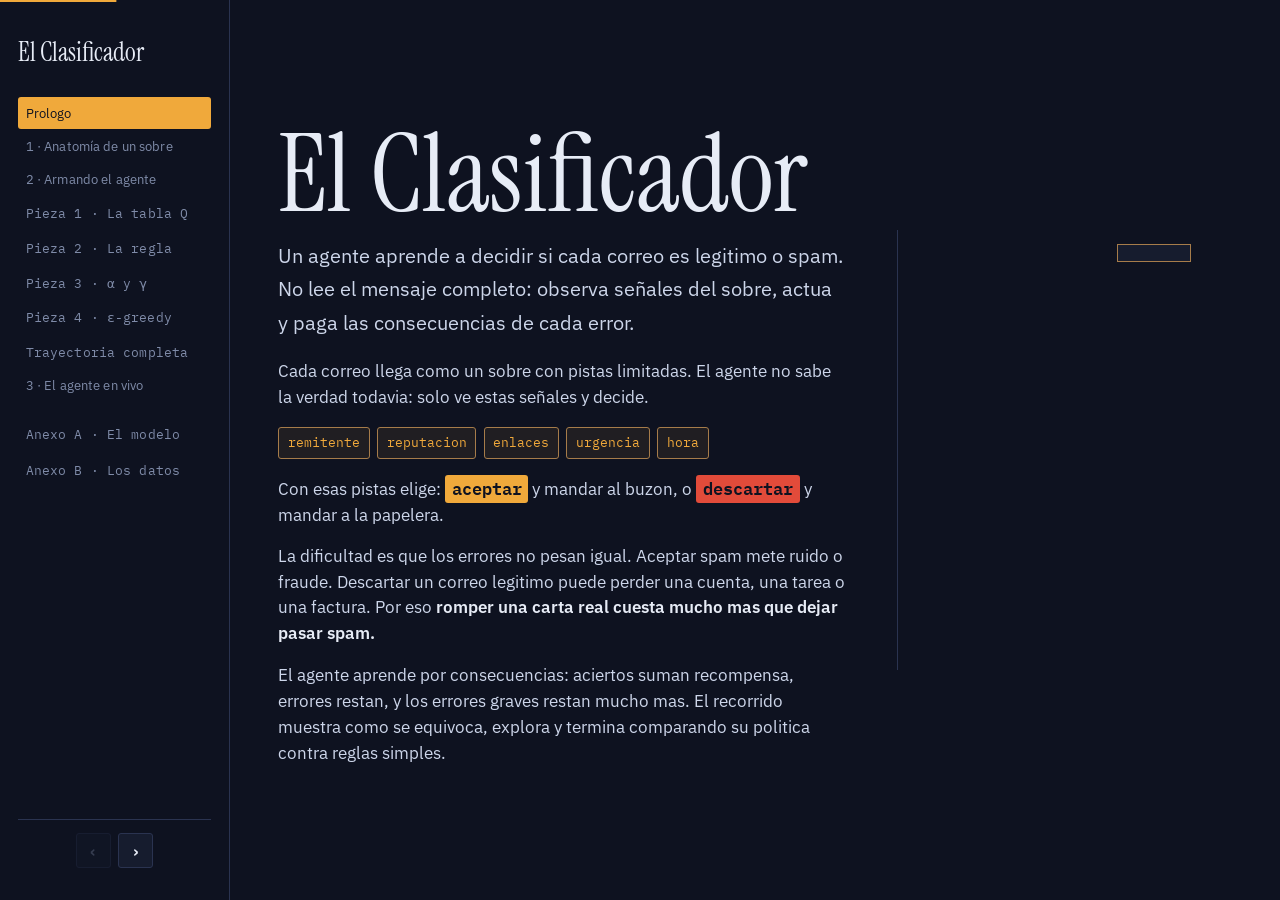
==== commit e3c2cea7: "Redacción actualizada" ====
--- a/index.html
+++ b/index.html
@@ -3,7 +3,7 @@
 <head>
   <meta charset="UTF-8" />
   <meta name="viewport" content="width=device-width, initial-scale=1.0" />
-  <title>El Clasificador — Aprendizaje por Refuerzo para el correo anomalo</title>
+  <title>El Clasificador: Aprendizaje por Refuerzo para el correo anomalo</title>
   <meta name="description" content="Novela grafica interactiva sobre Aprendizaje por Refuerzo aplicado a la deteccion de correo anomalo. Q-learning, en el navegador." />
   <link rel="preconnect" href="https://fonts.googleapis.com" />
   <link rel="preconnect" href="https://fonts.gstatic.com" crossorigin />
@@ -56,7 +56,7 @@
           <li>hora</li>
         </ul>
         <p class="acciones-carta">Con esas pistas elige: <strong class="accion accion--aceptar">aceptar</strong> y mandar al buzon, o <strong class="accion accion--descartar">descartar</strong> y mandar a la papelera.</p>
-        <p>La dificultad es que los errores no pesan igual. Aceptar spam mete ruido o fraude; descartar un correo legitimo puede perder una cuenta, una tarea o una factura. Por eso <strong class="rojo">romper una carta real cuesta mucho mas que dejar pasar spam.</strong></p>
+        <p>La dificultad es que los errores no pesan igual. Aceptar spam mete ruido o fraude. Descartar un correo legitimo puede perder una cuenta, una tarea o una factura. Por eso <strong class="rojo">romper una carta real cuesta mucho mas que dejar pasar spam.</strong></p>
         <p>El agente aprende por consecuencias: aciertos suman recompensa, errores restan, y los errores graves restan mucho mas. El recorrido muestra como se equivoca, explora y termina comparando su politica contra reglas simples.</p>
       </div>
     </div>
@@ -94,9 +94,9 @@
          <dt><span class="glifo glifo--anzuelo"></span> Enlaces</dt>
          <dd>Los anzuelos en la esquina inferior derecha muestran <span class="mono">cero</span>, <span class="mono">uno</span> o <span class="mono">varios</span> enlaces.</dd>
          <dt><span class="glifo glifo--cinta"></span> Urgencia</dt>
-         <dd>Una cinta roja diagonal aparece cuando el mensaje viene con urgencia <span class="mono">alta</span>; sin cinta es urgencia <span class="mono">baja</span>.</dd>
+         <dd>Una cinta roja diagonal aparece cuando el mensaje viene con urgencia <span class="mono">alta</span>. Sin cinta es urgencia <span class="mono">baja</span>.</dd>
          <dt><span class="glifo glifo--sol"></span> Hora</dt>
-         <dd>Un sol marca horario <span class="mono">laboral</span>; una luna marca <span class="mono">madrugada</span>.</dd>
+         <dd>Un sol marca horario <span class="mono">laboral</span>. Una luna marca <span class="mono">madrugada</span>.</dd>
        </dl>
     </aside>
     <h3 class="cap1-titulo">Ejemplos de Sobres</h3>
@@ -126,11 +126,11 @@
       <li><strong>El legítimo nuevo</strong> castiga la regla obvia <span class="mono">descartar si el remitente es desconocido</span>. Esa regla rompe cartas reales de clientes nuevos.</li>
       <li><strong>La suplantación</strong> castiga la regla opuesta <span class="mono">confiar en el remitente conocido</span>. Es el phishing: llega desde una dirección que ya conoces, y lo único que lo delata son los enlaces.</li>
     </ul>
-    <p>Ninguna señal, sola, alcanza. Hay que combinarlas — y pesar que un error es mucho peor que el otro. Ese peso es lo que vera a continuacion.</p>
-  </div>
-</section>
-
-<!-- ===================== CAP 2 — Armando el agente (índice) ===================== -->
+    <p>Ninguna señal, sola, alcanza. Hay que combinarlas y pesar que un error es mucho peor que el otro. Ese peso es lo que vera a continuacion.</p>
+  </div>
+</section>
+
+<!-- ===================== CAP 2: Armando el agente (índice) ===================== -->
 <section id="cap-agente" class="cap">
   <p class="kicker">Capítulo 2</p>
   <h2>Armando el agente</h2>
@@ -191,7 +191,7 @@
       <div><dt><span class="mono">Q(s, descartar)</span></dt><dd>El valor que estima para la accion <em>descartar</em> en ese estado.</dd></div>
     </dl>
     <p><strong>Cada fila de la tabla representa una de las posibles cartas del problema.</strong> En total existen 72 cartas, una por cada tipo de sobre, por lo que los estados se indexan desde <span class="mono"><span class="var-s">s</span> = 0</span> hasta <span class="mono"><span class="var-s">s</span> = 71</span>. Cuando llega un sobre, el agente analiza sus atributos y determina a que estado <span class="mono var-s">s</span> corresponde dentro de la tabla. Si dos sobres poseen exactamente las mismas caracteristicas, ambos se asocian al mismo estado.</p>
-    <p>Al inicio del entrenamiento, la tabla ya contiene los 72 estados definidos; sin embargo, <strong>los valores de las acciones <span class="mono">Q(s, aceptar)</span> y <span class="mono">Q(s, descartar)</span> se inicializan en <span class="mono">0</span>, ya que el agente aun no ha aprendido cual decision es la mas conveniente para cada caso.</strong> Para ilustrar este funcionamiento, consideremos el siguiente ejemplo de una carta.</p>
+    <p>Al inicio del entrenamiento, la tabla ya contiene los 72 estados definidos. Sin embargo, <strong>los valores de las acciones <span class="mono">Q(s, aceptar)</span> y <span class="mono">Q(s, descartar)</span> se inicializan en <span class="mono">0</span>, ya que el agente aun no ha aprendido cual decision es la mas conveniente para cada caso.</strong> Para ilustrar este funcionamiento, consideremos el siguiente ejemplo de una carta.</p>
     <div class="agente-piezas">
       <div class="agente-piezas__col">
         <h4 class="pieza-sub">Carta de ejemplo</h4>
@@ -242,7 +242,7 @@
       <div><dt><span class="mono">γ</span></dt><dd>El factor de descuento: cuanto pesa lo que pueda venir despues.</dd></div>
       <div><dt><span class="mono">max<sub>a′</sub> Q(s′, a′)</span></dt><dd>El mejor valor alcanzable desde el estado siguiente <span class="mono">s′</span>.</dd></div>
     </dl>
-    <p>El termino entre corchetes es el <strong>error de prediccion</strong>: la diferencia entre lo que el agente esperaba (<span class="mono">Q(s,a)</span>) y lo que observa al actuar (<span class="mono var-r">r</span> mas la mejor recompensa futura estimada). Si es positivo, la accion salio mejor de lo previsto y su valor sube; si es negativo, baja. A diferencia del aprendizaje supervisado, no hay un profesor que indique la decision correcta: solo este error, que ajusta la tabla <span class="mono">Q</span> paso a paso.</p>
+    <p>El termino entre corchetes es el <strong>error de prediccion</strong>: la diferencia entre lo que el agente esperaba (<span class="mono">Q(s,a)</span>) y lo que observa al actuar (<span class="mono var-r">r</span> mas la mejor recompensa futura estimada). Si es positivo, la accion salio mejor de lo previsto y su valor sube. Si es negativo, baja. A diferencia del aprendizaje supervisado, no hay un profesor que indique la decision correcta: solo este error, que ajusta la tabla <span class="mono">Q</span> paso a paso.</p>
 
     <p>Veamoslo en accion con la carta de la Pieza 1. La recompensa <span class="mono var-r">r</span> sale de la <strong>matriz de confusion</strong>, que cruza la accion del agente con la clasificacion real del sobre:</p>
 
@@ -252,7 +252,7 @@
         <div id="agente-sobre-p2" class="cap1-sobre"></div>
       </div>
       <div class="agente-piezas__col">
-        <h4 class="pieza-sub">El agente <strong style="font-size:1.15rem;color:var(--lacre);font-weight:700;">ACEPTO</strong> la carta — ¿que recompensa recibe?</h4>
+        <h4 class="pieza-sub">El agente <strong style="font-size:1.15rem;color:var(--lacre);font-weight:700;">ACEPTO</strong> la carta. ¿Que recompensa recibe?</h4>
         <table class="matriz">
           <thead><tr><th></th><th>El sobre era <strong>legitimo</strong></th><th>El sobre era <strong>spam</strong></th></tr></thead>
           <tbody>
@@ -364,7 +364,7 @@
       <li>La regla es simple: una recompensa que llegará dentro de <span class="mono">n</span> sobres vale hoy solo <span class="mono"><span class="var-g">γ</span>ⁿ</span>. Cuanto más lejos está, menos pesa.</li>
     </ul>
     <p class="ecuacion mono">Q(s,a) ← Q(s,a) + α · [ r + <strong class="var-g">γ</strong> · max<sub>a′</sub> Q(s′,a′) − Q(s,a) ]</p>
-    <p class="lista-perillas__cierre">Dentro de la fórmula, <span class="mono var-g">γ</span> multiplica siempre al mejor valor futuro estimado. En esta carta ese producto es <span class="mono"><span class="var-g">γ</span> · 0 = 0</span>: por eso no se nota. Si el estado siguiente ya valiera <span class="mono">max Q(s′,a′) = 5</span>, con <span class="mono"><span class="var-g">γ</span> = 0,9</span> el agente sumaría <span class="mono">4,5</span> a la recompensa inmediata; con <span class="mono"><span class="var-g">γ</span> = 0,1</span>, solo <span class="mono">0,5</span>. Así se ve esa diferencia mirando <span class="mono">n</span> sobres hacia adelante:</p>
+    <p class="lista-perillas__cierre">Dentro de la fórmula, <span class="mono var-g">γ</span> multiplica siempre al mejor valor futuro estimado. En esta carta ese producto es <span class="mono"><span class="var-g">γ</span> · 0 = 0</span>: por eso no se nota. Si el estado siguiente ya valiera <span class="mono">max Q(s′,a′) = 5</span>, con <span class="mono"><span class="var-g">γ</span> = 0,9</span> el agente sumaría <span class="mono">4,5</span> a la recompensa inmediata. Con <span class="mono"><span class="var-g">γ</span> = 0,1</span>, solo <span class="mono">0,5</span>. Así se ve esa diferencia mirando <span class="mono">n</span> sobres hacia adelante:</p>
 
     <div class="decae">
       <div class="decae__barra"><span class="decae__v">0,90</span><span class="decae__vara" style="--h:90%"></span><span class="decae__n">n=1</span></div>
@@ -388,7 +388,7 @@
   <p class="kicker">Pieza 4</p>
   <h2 style="font-family:var(--display);font-weight:400;font-size:clamp(1.4rem,2.8vw,2rem);">Como decide: la politica <span class="mono">ε</span>-greedy</h2>
   <div class="medida">
-    <p>Disponer de la tabla <span class="mono">Q</span> no es suficiente; el agente también necesita un criterio para decidir cómo utilizar la información aprendida. Para ello se emplea la política <span class="mono">ε</span>-greedy, cuya función es determinar, en cada decisión, si el agente debe <strong>explotar</strong> el conocimiento adquirido o <strong>explorar</strong> alternativas que podrían resultar más beneficiosas.</p>
+    <p>Disponer de la tabla <span class="mono">Q</span> no es suficiente. El agente también necesita un criterio para decidir cómo utilizar la información aprendida. Para ello se emplea la política <span class="mono">ε</span>-greedy, cuya función es determinar, en cada decisión, si el agente debe <strong>explotar</strong> el conocimiento adquirido o <strong>explorar</strong> alternativas que podrían resultar más beneficiosas.</p>
     <p>El parámetro <span class="mono">ε</span> define la probabilidad de exploración. Por ejemplo, con <span class="mono">ε = 0,3</span>, el agente explora en el 30 % de las decisiones y explota el conocimiento disponible en el 70 % restante. En cada sobre recibido se genera un valor aleatorio. Si este se encuentra dentro del intervalo definido por <span class="mono">ε</span>, el agente ignora temporalmente la tabla <span class="mono">Q</span> y selecciona de forma aleatoria entre las acciones <strong>aceptar</strong> y <strong>descartar</strong>. En caso contrario, consulta la tabla y elige la acción con el mayor valor <span class="mono">Q</span>, es decir, aquella que, según la experiencia acumulada, ofrece el mejor resultado esperado.</p>
     <div class="scn-eje">
       <span>Nunca explora</span>
@@ -401,7 +401,7 @@
         <div class="scn-head">
           <span class="scn-eps">ε = 0</span>
         </div>
-        <p class="scn-body">El agente siempre elige la acción de mayor <span class="mono">Q</span>. Nunca explora. Si la tabla tiene ceros, siempre gana la primera opción — no porque sea mejor. Queda atrapado y nunca descubre caminos superiores.</p>
+        <p class="scn-body">El agente siempre elige la acción de mayor <span class="mono">Q</span>. Nunca explora. Si la tabla tiene ceros, siempre gana la primera opción, no porque sea mejor. Queda atrapado y nunca descubre caminos superiores.</p>
         <div class="scn-cuando"><span class="cuando-k">¿Cuando se usa?</span> <span class="cuando-v">cuando la política ya es de confianza.</span></div>
       </div>
 
@@ -409,7 +409,7 @@
         <div class="scn-head">
           <span class="scn-eps">ε = 0,3</span>
         </div>
-        <p class="scn-body">El <span class="mono">70 %</span> de las veces elige la mejor acción según <span class="mono">Q</span>; el <span class="mono">30 %</span> restante prueba al azar — suficiente para corregirse si <span class="mono">Q</span> está equivocado, sin renunciar a lo aprendido.</p>
+        <p class="scn-body">El <span class="mono">70 %</span> de las veces elige la mejor acción según <span class="mono">Q</span>, el <span class="mono">30 %</span> restante prueba al azar, suficiente para corregirse si <span class="mono">Q</span> está equivocado, sin renunciar a lo aprendido.</p>
         <div class="scn-cuando"><span class="cuando-k">¿Cuando se usa?</span> <span class="cuando-v">durante la mayor parte del entrenamiento.</span></div>
       </div>
 
@@ -417,7 +417,7 @@
         <div class="scn-head">
           <span class="scn-eps">ε = 1</span>
         </div>
-        <p class="scn-body">Ignora la tabla <span class="mono">Q</span> y elige al azar: cada sobre tiene <span class="mono">50 %</span> de ir al buzón y <span class="mono">50 %</span> a la papelera. Es el punto de partida obligado — con una tabla de ceros no hay nada que explotar.</p>
+        <p class="scn-body">Ignora la tabla <span class="mono">Q</span> y elige al azar: cada sobre tiene <span class="mono">50 %</span> de ir al buzón y <span class="mono">50 %</span> a la papelera. Es el punto de partida obligado, ya que con una tabla de ceros no hay nada que explotar.</p>
         <div class="scn-cuando"><span class="cuando-k">¿Cuando se usa?</span> <span class="cuando-v">al inicio del entrenamiento.</span></div>
       </div>
     </div>
@@ -480,7 +480,7 @@
           <div><dt>Sobre</dt><dd class="mono" id="sim-paso">0 / 50</dd></div>
           <div><dt><span class="mono">ε</span> (epsilon)</dt><dd class="mono" id="sim-epsilon">1.000</dd></div>
           <div><dt>Recompensa (episodio)</dt><dd class="mono" id="sim-reward-ep">0</dd></div>
-          <div><dt>Media móvil (20 ep.)</dt><dd class="mono" id="sim-reward-media">—</dd></div>
+          <div><dt>Media móvil (20 ep.)</dt><dd class="mono" id="sim-reward-media">N/D</dd></div>
         </dl>
         <div class="sim__gauge" aria-hidden="true"><span id="sim-epsilon-barra" class="sim__gauge-fill"></span></div>
         <div class="sim__gauge-etq" aria-hidden="true"><span>Explotar</span><span>Explorar</span></div>
@@ -506,7 +506,7 @@
     </div>
 
     <div class="sim__controles">
-      <button type="button" id="sim-play" class="sim__play">▶ Reproducir</button>
+      <button type="button" id="sim-play" class="sim__play">Reproducir</button>
       <div class="segmentado" id="sim-velocidad">
         <button type="button" data-v="1" class="activo">×1</button>
         <button type="button" data-v="10">×10</button>
@@ -531,16 +531,16 @@
   <h2>El modelo</h2>
   <div class="medida anexo-cuerpo">
     <h3>¿Por que esto es deteccion de anomalias?</h3>
-    <p>La deteccion de anomalias identifica eventos poco frecuentes que se desvian de un patron esperado, mayormente «normal» (ref. 3). El correo anomalo de este trabajo encaja ahi: spam y suplantacion son minoria (30 % y 10 % del trafico, ver Anexo B) frente al correo legitimo, y se definen precisamente por desviarse de las señales tipicas de un remitente de confianza — contacto nuevo o reputacion en caida, urgencia inusual, enlaces sin patron previo, horario atipico. La suplantacion es el caso limite: no es una categoria aparte con reglas propias, es la <em>cola</em> de la distribucion, camuflada dentro de lo que parece normal (buena reputacion, remitente conocido). Detectarla exige aprender la combinacion de señales, no una sola regla — que es exactamente lo que el agente hace.</p>
+    <p>La deteccion de anomalias identifica eventos poco frecuentes que se desvian de un patron esperado, mayormente «normal» (ref. 3). El correo anomalo de este trabajo encaja ahi: spam y suplantacion son minoria (30 % y 10 % del trafico, ver Anexo B) frente al correo legitimo, y se definen precisamente por desviarse de las señales tipicas de un remitente de confianza, como contacto nuevo o reputacion en caida, urgencia inusual, enlaces sin patron previo, horario atipico. La suplantacion es el caso limite: no es una categoria aparte con reglas propias, es la <em>cola</em> de la distribucion, camuflada dentro de lo que parece normal (buena reputacion, remitente conocido). Detectarla exige aprender la combinacion de señales, no una sola regla. Es exactamente lo que el agente hace.</p>
 
     <h3>El proceso de decision (MDP)</h3>
     <p>Modelamos la sala como una tupla <span class="mono">(S, A, R, T, γ)</span>:</p>
     <ul>
-      <li><span class="mono">S</span> — estado: <span class="mono">(remitente, reputacion, enlaces, urgencia, hora)</span>. Cardinalidades <span class="mono">2 × 3 × 3 × 2 × 2 = 72</span>.</li>
-      <li><span class="mono">A</span> — acciones: <span class="mono">{ aceptar, descartar }</span>.</li>
-      <li><span class="mono">R</span> — recompensa: la matriz de confusion (<span class="mono">+5, −2, −20, +3</span>).</li>
-      <li><span class="mono">T</span> — transicion: el entorno revela la etiqueta verdadera y actualiza la reputacion del remitente (sube 1 con legitimo, baja 2 con spam; se necesitan 2 aciertos para subir un nivel, 1 spam para bajar).</li>
-      <li><span class="mono">γ = 0.9</span> — factor de descuento.</li>
+      <li><span class="mono">S</span> es el estado: <span class="mono">(remitente, reputacion, enlaces, urgencia, hora)</span>. Cardinalidades <span class="mono">2 × 3 × 3 × 2 × 2 = 72</span>.</li>
+      <li><span class="mono">A</span> son las acciones: <span class="mono">{ aceptar, descartar }</span>.</li>
+      <li><span class="mono">R</span> es la recompensa: la matriz de confusion (<span class="mono">+5, −2, −20, +3</span>).</li>
+      <li><span class="mono">T</span> es la transicion: el entorno revela la etiqueta verdadera y actualiza la reputacion del remitente (sube 1 con legitimo, baja 2 con spam. Se necesitan 2 aciertos para subir un nivel, 1 spam para bajar).</li>
+      <li><span class="mono">γ = 0.9</span> es el factor de descuento.</li>
     </ul>
 
     <h3>Q-learning tabular, off-policy</h3>
@@ -551,13 +551,13 @@
     <p>La discretizacion se eligio <strong>para ser legible, no para ser optima</strong>. Binear los enlaces en <span class="mono">{0, 1, varios}</span> pierde informacion (¿siete enlaces es igual que tres?), y colapsar la hora en dos bins ignora patrones finos. A cambio, ganamos una Q-table que cabe en un archivador de 72 sobres que el usuario puede leer de un vistazo. Es una decision de comunicacion, asumida.</p>
 
     <h3>Nota honesta: ¿MDP o bandit contextual?</h3>
-    <p>En este entorno la reputacion se actualiza segun la <em>etiqueta verdadera</em> del sobre, no segun la accion del agente. Estrictamente, entonces, la accion no cambia el estado siguiente, y el problema se acerca mas a un <strong>bandit contextual con contexto no estacionario</strong> que a un MDP con acoplamiento fuerte. Lo que sostiene el interes secuencial es que el estado de un remitente <em>evoluciona con la trayectoria</em> — el remitente comprometido es el caso claro: fue de confianza y dejo de serlo. Como el maximo <span class="mono">Q(s′,·)</span> es casi constante entre estados (el proximo sobre es en gran medida independiente del actual), <span class="mono">γ</span> agrega sobre todo un desplazamiento, y la politica aprendida coincide en la practica con la optima por recompensa inmediata. Preferimos decirlo a exagerar el rol de <span class="mono">γ</span>.</p>
+    <p>En este entorno la reputacion se actualiza segun la <em>etiqueta verdadera</em> del sobre, no segun la accion del agente. Estrictamente, entonces, la accion no cambia el estado siguiente, y el problema se acerca mas a un <strong>bandit contextual con contexto no estacionario</strong> que a un MDP con acoplamiento fuerte. Lo que sostiene el interes secuencial es que el estado de un remitente <em>evoluciona con la trayectoria</em>. El remitente comprometido es el caso claro: fue de confianza y dejo de serlo. Como el maximo <span class="mono">Q(s′,·)</span> es casi constante entre estados (el proximo sobre es en gran medida independiente del actual), <span class="mono">γ</span> agrega sobre todo un desplazamiento, y la politica aprendida coincide en la practica con la optima por recompensa inmediata. Preferimos decirlo a exagerar el rol de <span class="mono">γ</span>.</p>
 
     <h3>¿Por que RL y no otra cosa?</h3>
     <ul>
-      <li><strong>Regla fija</strong> — <span class="mono">descartar si desconocido</span>: rapida de escribir, pero rompe los legitimos nuevos y traga toda la suplantacion. Pierde frente a la politica aprendida.</li>
+      <li><strong>Regla fija</strong>, <span class="mono">descartar si desconocido</span>: rapida de escribir, pero rompe los legitimos nuevos y traga toda la suplantacion. Pierde frente a la politica aprendida.</li>
       <li><strong>Naive Bayes / filtro supervisado</strong>: con un buen corpus etiquetado, probablemente supere a RL en exactitud pura. Su debilidad es el costo asimetrico y el desbalance de clases (ref. 3, 4), que hay que inyectar a mano. RL lo incorpora en la recompensa de forma natural.</li>
-      <li><strong>Deep Q-Network (DQN)</strong>: innecesario aqui — el estado es diminuto — y, sobre todo, <strong>no se podria visualizar</strong>: una red no tiene un archivador de 72 sobres que pintar. La tabla es una decision de diseño, no una limitacion.</li>
+      <li><strong>Deep Q-Network (DQN)</strong>: innecesario aqui (el estado es diminuto) y, sobre todo, <strong>no se podria visualizar</strong>: una red no tiene un archivador de 72 sobres que pintar. La tabla es una decision de diseño, no una limitacion.</li>
     </ul>
   </div>
 </section>
@@ -597,7 +597,7 @@
   </div>
 
   <footer class="pie">
-    <p>El Clasificador — Sistemas Inteligentes, Universidad de La Frontera. Codigo, datos y modelo: 100 % en el navegador, cero dependencias de ejecucion. <a href="README.md">README</a>.</p>
+    <p>El Clasificador. Sistemas Inteligentes, Universidad de La Frontera. Codigo, datos y modelo: 100 % en el navegador, cero dependencias de ejecucion. <a href="README.md">README</a>.</p>
   </footer>
 </section>
 
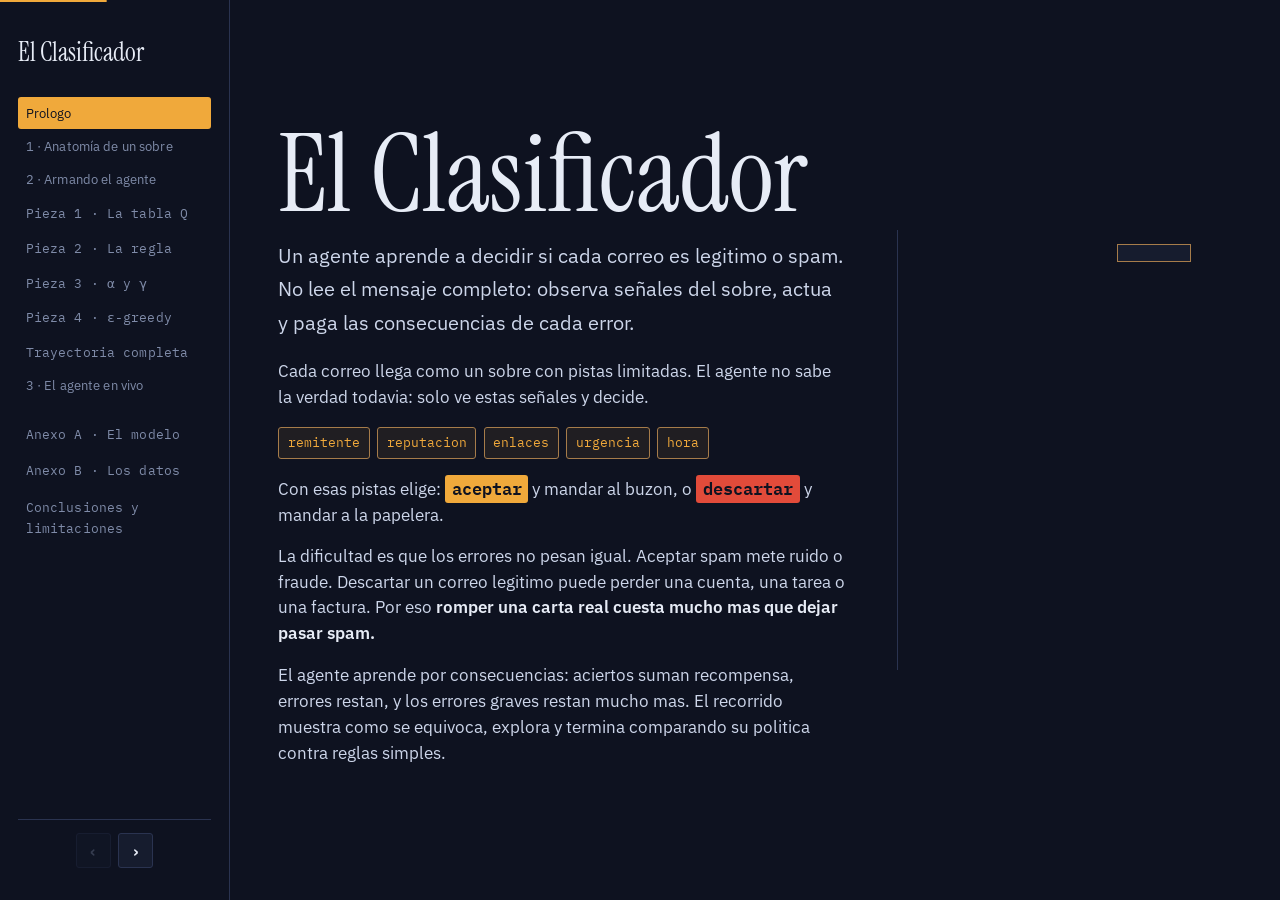
==== commit edce8131: "Clonclusiones y limitaciones + readme update" ====
--- a/index.html
+++ b/index.html
@@ -31,6 +31,7 @@
     <a href="#cap3">3 · El agente en vivo</a>
     <a href="#anexoA" class="nav__anexo nav__anexo--primero">Anexo A · El modelo</a>
     <a href="#anexoB" class="nav__anexo">Anexo B · Los datos</a>
+    <a href="#conclusion" class="nav__anexo">Conclusiones y limitaciones</a>
   </div>
   <div class="nav__controles">
     <button type="button" class="nav__flecha" data-nav-dir="prev" aria-label="Capítulo anterior">‹</button>
@@ -232,7 +233,7 @@
   <p class="kicker">Pieza 2</p>
   <h2 style="font-family:var(--display);font-weight:400;font-size:clamp(1.4rem,2.8vw,2rem);">Como aprende: la regla de actualizacion</h2>
   <div class="medida">
-    <p>Despues de cada eleccion, el agente recibe feedback. Con el, una funcion redefine el valor <span class="mono">Q(s, a)</span> para la proxima vez que aparezca ese caso. La funcion para redefinir este valor es:</p>
+    <p>Despues de cada eleccion, el agente recibe feedback. Con el, una funcion redefine el valor <span class="mono">Q(s, a)</span> para la proxima vez que aparezca ese caso. La funcion para redefinir este valor es la regla de Q-learning <a href="#ref1" class="cita">[1]</a><a href="#ref2" class="cita">[2]</a>:</p>
     <p class="ecuacion mono">Q(s,a) ← Q(s,a) + α · [ r + γ · max<sub>a′</sub> Q(s′,a′) − Q(s,a) ]</p>
     <p><strong>Elementos:</strong></p>
     <dl class="tabla-q-leyenda">
@@ -388,7 +389,7 @@
   <p class="kicker">Pieza 4</p>
   <h2 style="font-family:var(--display);font-weight:400;font-size:clamp(1.4rem,2.8vw,2rem);">Como decide: la politica <span class="mono">ε</span>-greedy</h2>
   <div class="medida">
-    <p>Disponer de la tabla <span class="mono">Q</span> no es suficiente. El agente también necesita un criterio para decidir cómo utilizar la información aprendida. Para ello se emplea la política <span class="mono">ε</span>-greedy, cuya función es determinar, en cada decisión, si el agente debe <strong>explotar</strong> el conocimiento adquirido o <strong>explorar</strong> alternativas que podrían resultar más beneficiosas.</p>
+    <p>Disponer de la tabla <span class="mono">Q</span> no es suficiente. El agente también necesita un criterio para decidir cómo utilizar la información aprendida. Para ello se emplea la política <span class="mono">ε</span>-greedy <a href="#ref1" class="cita">[1]</a>, cuya función es determinar, en cada decisión, si el agente debe <strong>explotar</strong> el conocimiento adquirido o <strong>explorar</strong> alternativas que podrían resultar más beneficiosas.</p>
     <p>El parámetro <span class="mono">ε</span> define la probabilidad de exploración. Por ejemplo, con <span class="mono">ε = 0,3</span>, el agente explora en el 30 % de las decisiones y explota el conocimiento disponible en el 70 % restante. En cada sobre recibido se genera un valor aleatorio. Si este se encuentra dentro del intervalo definido por <span class="mono">ε</span>, el agente ignora temporalmente la tabla <span class="mono">Q</span> y selecciona de forma aleatoria entre las acciones <strong>aceptar</strong> y <strong>descartar</strong>. En caso contrario, consulta la tabla y elige la acción con el mayor valor <span class="mono">Q</span>, es decir, aquella que, según la experiencia acumulada, ofrece el mejor resultado esperado.</p>
     <div class="scn-eje">
       <span>Nunca explora</span>
@@ -531,10 +532,10 @@
   <h2>El modelo</h2>
   <div class="medida anexo-cuerpo">
     <h3>¿Por que esto es deteccion de anomalias?</h3>
-    <p>La deteccion de anomalias identifica eventos poco frecuentes que se desvian de un patron esperado, mayormente «normal» (ref. 3). El correo anomalo de este trabajo encaja ahi: spam y suplantacion son minoria (30 % y 10 % del trafico, ver Anexo B) frente al correo legitimo, y se definen precisamente por desviarse de las señales tipicas de un remitente de confianza, como contacto nuevo o reputacion en caida, urgencia inusual, enlaces sin patron previo, horario atipico. La suplantacion es el caso limite: no es una categoria aparte con reglas propias, es la <em>cola</em> de la distribucion, camuflada dentro de lo que parece normal (buena reputacion, remitente conocido). Detectarla exige aprender la combinacion de señales, no una sola regla. Es exactamente lo que el agente hace.</p>
+    <p>La deteccion de anomalias identifica eventos poco frecuentes que se desvian de un patron esperado, mayormente «normal» <a href="#ref3" class="cita">[3]</a>. El correo anomalo de este trabajo encaja ahi: spam y suplantacion son minoria (30 % y 10 % del trafico, ver Anexo B) frente al correo legitimo, y se definen precisamente por desviarse de las señales tipicas de un remitente de confianza, como contacto nuevo o reputacion en caida, urgencia inusual, enlaces sin patron previo, horario atipico. La suplantacion es el caso limite: no es una categoria aparte con reglas propias, es la <em>cola</em> de la distribucion, camuflada dentro de lo que parece normal (buena reputacion, remitente conocido). Detectarla exige aprender la combinacion de señales, no una sola regla. Es exactamente lo que el agente hace.</p>
 
     <h3>El proceso de decision (MDP)</h3>
-    <p>Modelamos la sala como una tupla <span class="mono">(S, A, R, T, γ)</span>:</p>
+    <p>Modelamos la sala como una tupla <span class="mono">(S, A, R, T, γ)</span> <a href="#ref1" class="cita">[1]</a>:</p>
     <ul>
       <li><span class="mono">S</span> es el estado: <span class="mono">(remitente, reputacion, enlaces, urgencia, hora)</span>. Cardinalidades <span class="mono">2 × 3 × 3 × 2 × 2 = 72</span>.</li>
       <li><span class="mono">A</span> son las acciones: <span class="mono">{ aceptar, descartar }</span>.</li>
@@ -543,7 +544,7 @@
       <li><span class="mono">γ = 0.9</span> es el factor de descuento.</li>
     </ul>
 
-    <h3>Q-learning tabular, off-policy</h3>
+    <h3>Q-learning tabular, off-policy <a href="#ref2" class="cita">[2]</a></h3>
     <p class="ecuacion mono">Q(s,a) ← Q(s,a) + α · [ r + γ · max<sub>a′</sub> Q(s′,a′) − Q(s,a) ]</p>
     <p>Actualizacion <em>off-policy</em>: el objetivo usa <span class="mono">max<sub>a′</sub> Q(s′,a′)</span> (la mejor accion futura) aunque el agente vaya a explorar en <span class="mono">s′</span>. Por eso converge a la politica optima mientras todavia explora. Hiperparametros: <span class="mono">α = 0.1</span>, <span class="mono">γ = 0.9</span>, <span class="mono">ε: 1.0 → 0.05</span> con decaimiento exponencial sobre 5 000 episodios. Q se inicializa en 0 (sin prejuicios).</p>
 
@@ -556,7 +557,7 @@
     <h3>¿Por que RL y no otra cosa?</h3>
     <ul>
       <li><strong>Regla fija</strong>, <span class="mono">descartar si desconocido</span>: rapida de escribir, pero rompe los legitimos nuevos y traga toda la suplantacion. Pierde frente a la politica aprendida.</li>
-      <li><strong>Naive Bayes / filtro supervisado</strong>: con un buen corpus etiquetado, probablemente supere a RL en exactitud pura. Su debilidad es el costo asimetrico y el desbalance de clases (ref. 3, 4), que hay que inyectar a mano. RL lo incorpora en la recompensa de forma natural.</li>
+      <li><strong>Naive Bayes / filtro supervisado</strong>: con un buen corpus etiquetado, probablemente supere a RL en exactitud pura. Su debilidad es el costo asimetrico y el desbalance de clases <a href="#ref3" class="cita">[3]</a><a href="#ref4" class="cita">[4]</a><a href="#ref5" class="cita">[5]</a>, que hay que inyectar a mano. RL lo incorpora en la recompensa de forma natural.</li>
       <li><strong>Deep Q-Network (DQN)</strong>: innecesario aqui (el estado es diminuto) y, sobre todo, <strong>no se podria visualizar</strong>: una red no tiene un archivador de 72 sobres que pintar. La tabla es una decision de diseño, no una limitacion.</li>
     </ul>
   </div>
@@ -588,12 +589,35 @@
   <div class="referencias">
     <h3>Referencias</h3>
     <ol>
-      <li>Sutton, R. S., &amp; Barto, A. G. (2018). <em>Reinforcement Learning: An Introduction</em> (2.ª ed.). MIT Press.</li>
-      <li>Watkins, C. J. C. H., &amp; Dayan, P. (1992). Q-learning. <em>Machine Learning</em>, 8(3–4), 279–292.</li>
-      <li>Pang, G., Shen, C., Cao, L., &amp; van den Hengel, A. (2021). Deep learning for anomaly detection: A review. <em>ACM Computing Surveys</em>, 54(2).</li>
-      <li>Sahami, M., Dumais, S., Heckerman, D., &amp; Horvitz, E. (1998). A Bayesian approach to filtering junk e-mail. <em>AAAI Workshop on Learning for Text Categorization</em>.</li>
-      <li>Cormack, G. V. (2008). Email spam filtering: A systematic review. <em>Foundations and Trends in Information Retrieval</em>, 1(4), 335–455.</li>
+      <li id="ref1">Sutton, R. S., &amp; Barto, A. G. (2018). <em>Reinforcement Learning: An Introduction</em> (2.ª ed.). MIT Press.</li>
+      <li id="ref2">Watkins, C. J. C. H., &amp; Dayan, P. (1992). Q-learning. <em>Machine Learning</em>, 8(3–4), 279–292.</li>
+      <li id="ref3">Pang, G., Shen, C., Cao, L., &amp; van den Hengel, A. (2021). Deep learning for anomaly detection: A review. <em>ACM Computing Surveys</em>, 54(2).</li>
+      <li id="ref4">Sahami, M., Dumais, S., Heckerman, D., &amp; Horvitz, E. (1998). A Bayesian approach to filtering junk e-mail. <em>AAAI Workshop on Learning for Text Categorization</em>.</li>
+      <li id="ref5">Cormack, G. V. (2008). Email spam filtering: A systematic review. <em>Foundations and Trends in Information Retrieval</em>, 1(4), 335–455.</li>
     </ol>
+  </div>
+
+  <nav style="margin-top:2rem;display:flex;justify-content:space-between;font-family:var(--datos);font-size:.85rem;">
+    <a href="#anexoA" style="border:0;color:var(--lacre);">← Anexo A</a>
+    <a href="#conclusion" style="border:0;color:var(--lacre);">Conclusiones y limitaciones →</a>
+  </nav>
+</section>
+
+<!-- ===================== CONCLUSIONES Y LIMITACIONES ===================== -->
+<section id="conclusion" class="cap cap--anexo">
+  <p class="kicker">Cierre</p>
+  <h2>Conclusiones y limitaciones</h2>
+  <div class="medida anexo-cuerpo">
+    <h3>Qué queda demostrado</h3>
+    <p><em>El Clasificador</em> cumple su objetivo educativo con tres pantallas interactivas: la sala de correo, el archivador de 72 sobres y la jornada comparada. Ahí se ve cómo un agente de <span class="mono">Q-learning</span> aprende, por ensayo y error, una política mejor que un conjunto de reglas fijas razonables frente a errores asimétricos (romper una carta legítima cuesta mucho más que dejar pasar spam) y frente a una anomalía —la suplantación— que se esconde dentro de lo que parece normal. En 500 episodios de prueba, la política aprendida atrapó tres veces más suplantación que la mejor regla fija (40&nbsp;% contra 13&nbsp;%) rompiendo muy pocas cartas reales, y logró la mejor recompensa promedio de las cinco estrategias comparadas.</p>
+
+    <h3>Limitaciones</h3>
+    <ul>
+      <li><strong>Datos sintéticos.</strong> Las cuatro poblaciones de correo, sus proporciones y los montos de la recompensa son decisiones de diseño pensadas para que el problema sea legible, no una medición de correo real. Ningún resultado numérico de la app prueba algo sobre un sistema de filtrado en producción.</li>
+      <li><strong>La reputación no depende de la acción del agente.</strong> En este entorno la reputación de un remitente cambia según su etiqueta verdadera, no según lo que el agente decida. Por eso el problema se parece más a un <em>bandit contextual</em> con contexto cambiante que a un proceso de decisión secuencial estricto (ver Anexo A). Lo secuencial sobrevive porque el estado de un remitente evoluciona con su historial, sobre todo en el caso del remitente comprometido.</li>
+      <li><strong>Probablemente RL no sea la herramienta más precisa.</strong> Un filtro supervisado o bayesiano bien entrenado sobre un corpus real seguramente sería más exacto que esta política tabular. Su punto débil está en el costo asimétrico y el desbalance de clases, algo que aquí la recompensa resuelve de forma natural, sin ajuste manual.</li>
+      <li><strong>Discretización de 72 estados.</strong> Binear los enlaces y la hora en pocos niveles pierde información fina, a cambio de una tabla <span class="mono">Q</span> que se puede mostrar completa en pantalla. Es una decisión de comunicación, no una optimización.</li>
+    </ul>
   </div>
 
   <footer class="pie">
--- a/css/style.css
+++ b/css/style.css
@@ -501,6 +501,10 @@
 .referencias ol { padding-left: 1.3rem; font-size: .88rem; color: var(--penumbra); }
 .referencias li { margin: .6rem 0; }
 .referencias em { color: #cdd6ea; }
+.referencias li:target { color: var(--papel); }
+
+.cita { font-family: var(--datos); font-size: .82em; color: var(--lacre); border: 0; }
+.cita:hover { color: var(--papel); }
 .pie { max-width: 66rem; margin-top: 3rem; padding-top: 1.4rem; border-top: 1px solid var(--marco); font-size: .8rem; color: var(--penumbra); }
 
 /* ============================ RESPONSIVE ============================ */
